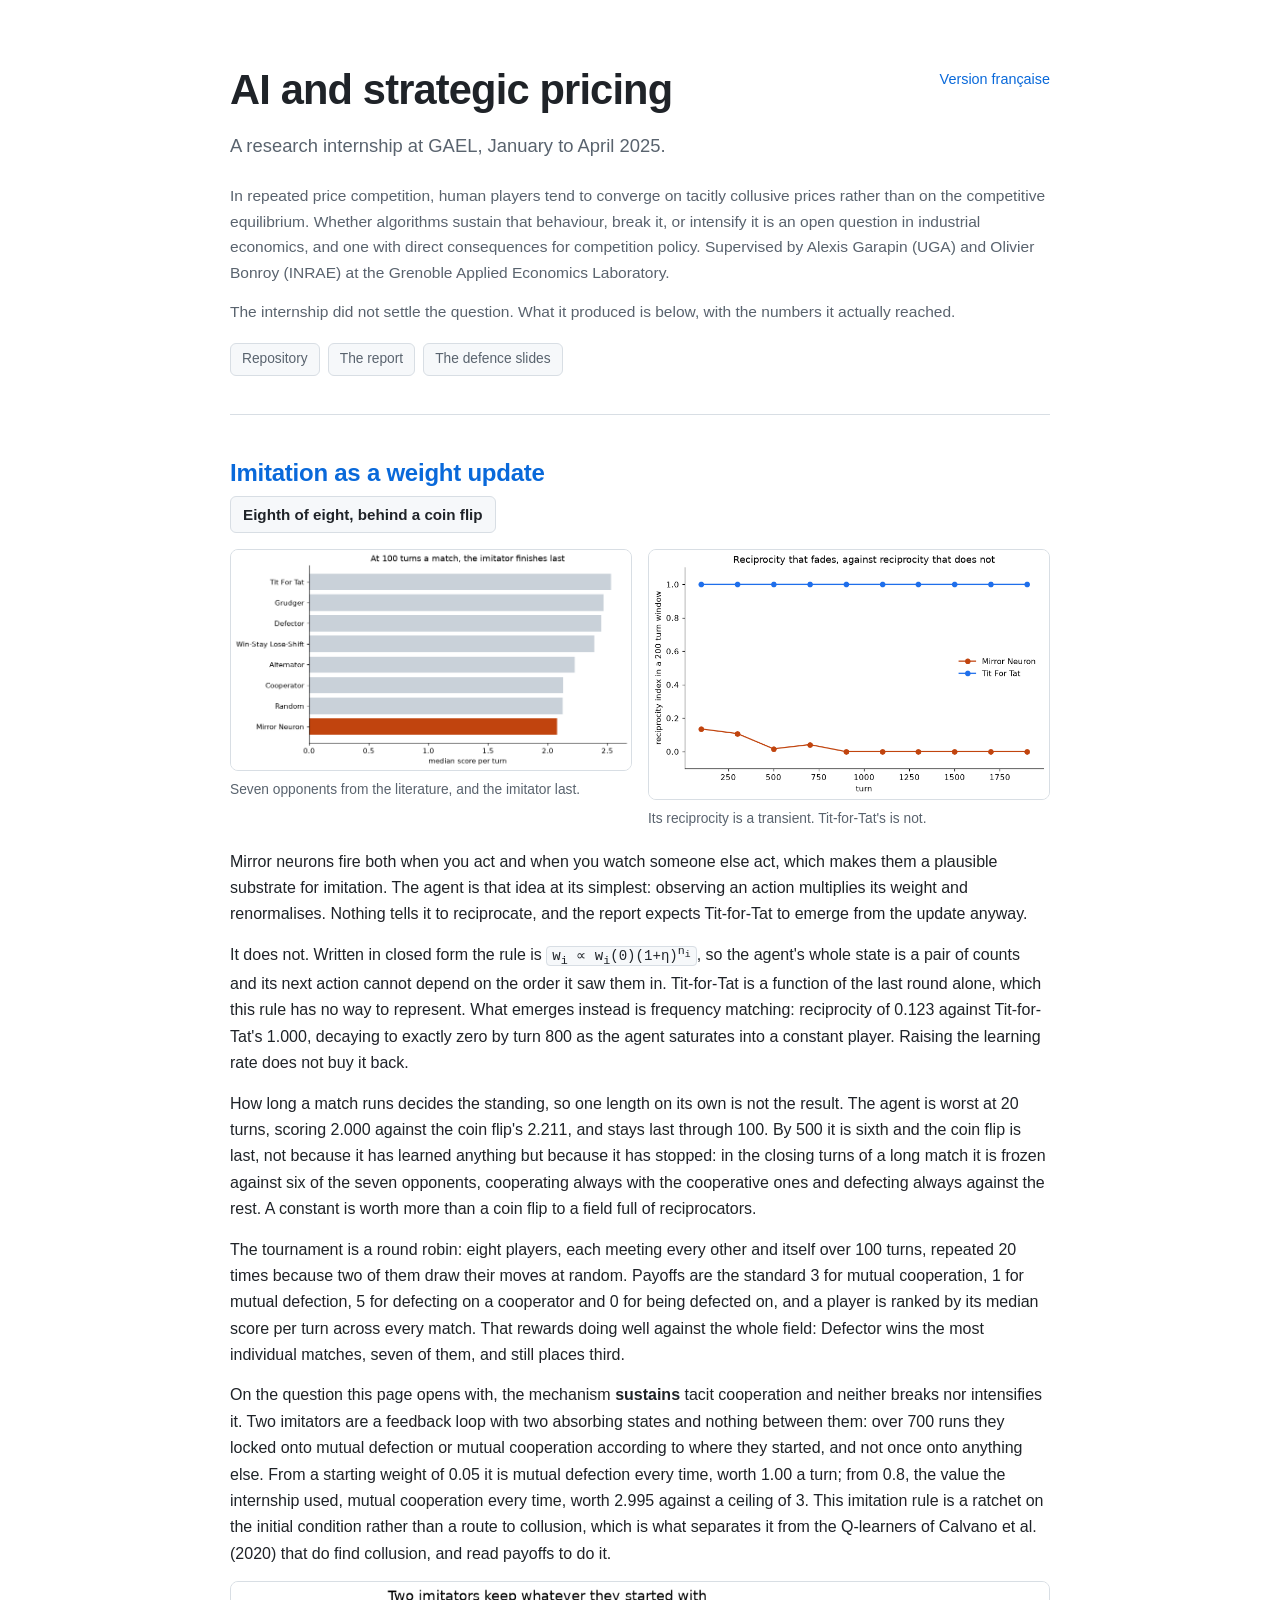
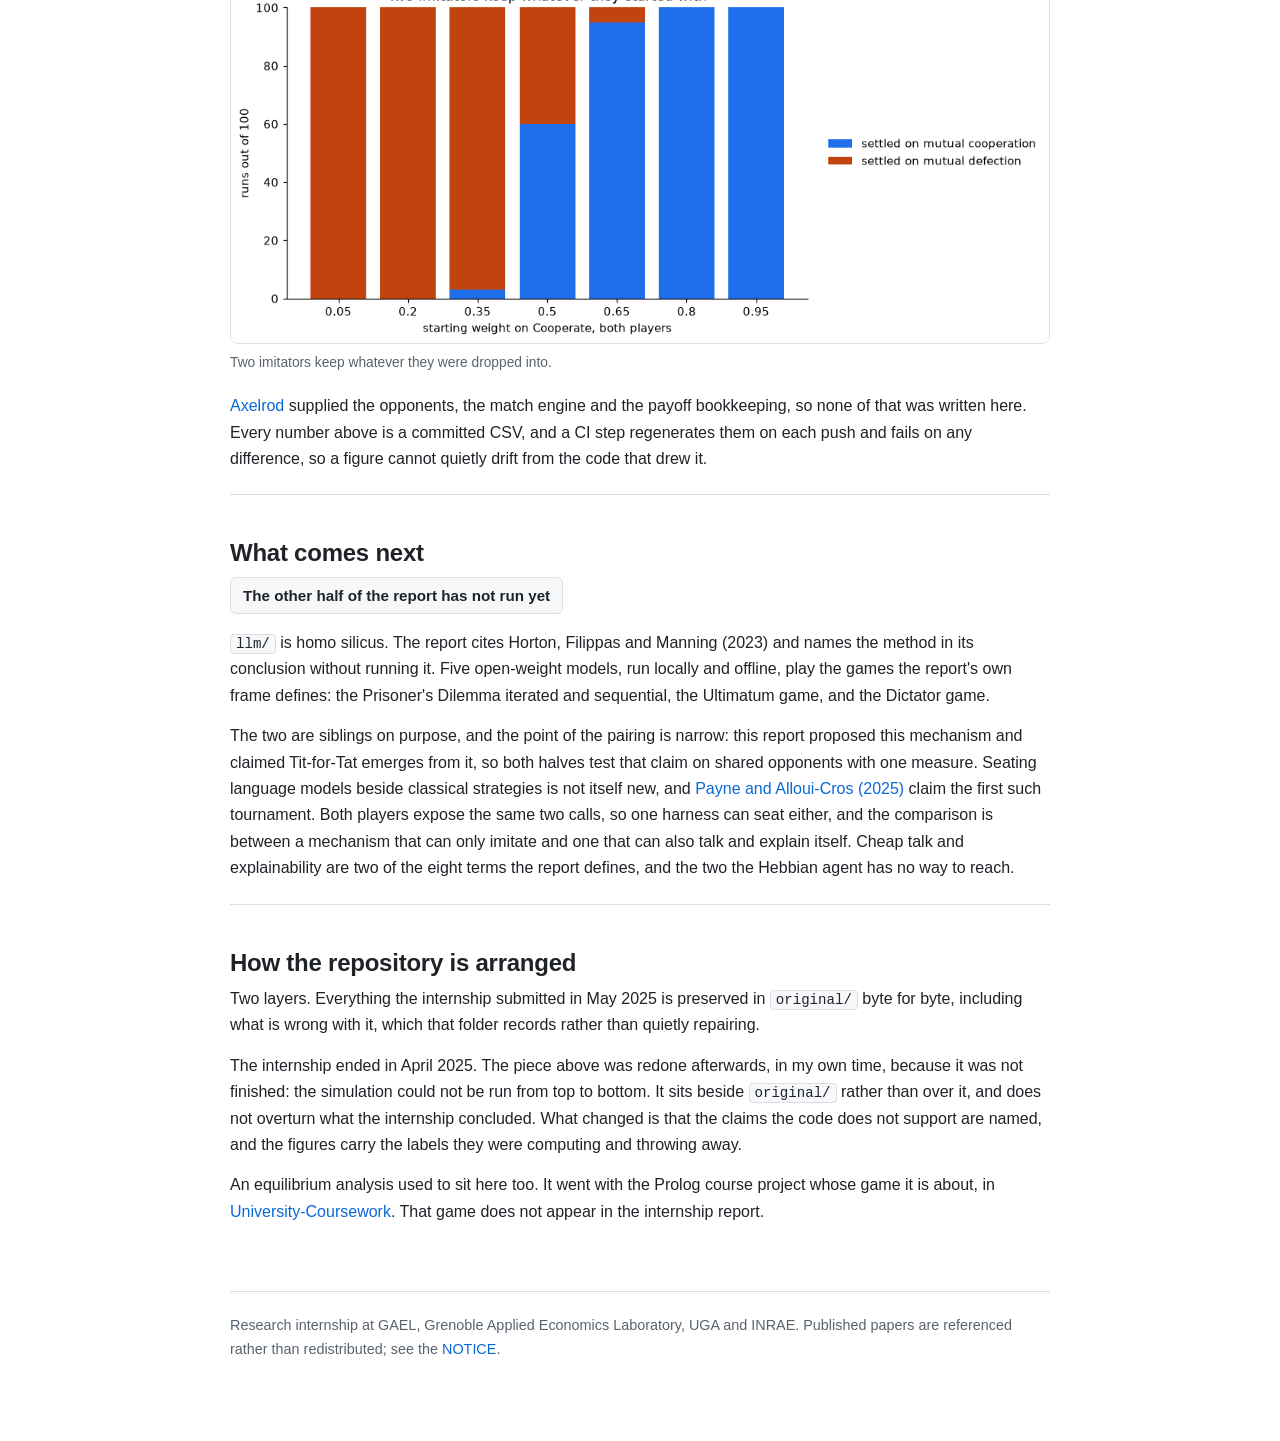
==== index.html @ 3e7d6781 "Name the paper the pairing was already done in The note carried an open flag: "seating LLMs beside c" ====
<!doctype html>
<html lang="en">
<head>
<meta charset="utf-8">
<meta name="viewport" content="width=device-width, initial-scale=1">
<title>AI and strategic pricing</title>
<meta name="description" content="A GAEL research internship on whether AI agents sustain tacit collusion in repeated price competition, and imitation modelled as a Hebbian weight update.">
<link rel="icon" href="data:image/svg+xml,%3Csvg xmlns=%27http://www.w3.org/2000/svg%27 viewBox=%270 0 32 32%27%3E%3Ctext y=%2726%27 font-size=%2726%27%3E%F0%9F%93%89%3C/text%3E%3C/svg%3E">
<link rel="stylesheet" href="site.css">
</head>
<body>
<div class="wrap">

<header>
  <div class="lang"><a href="index.fr.html">Version française</a></div>
  <h1>AI and strategic pricing</h1>
  <p class="tagline">A research internship at GAEL, January to April 2025.</p>
  <p class="who">
    In repeated price competition, human players tend to converge on tacitly
    collusive prices rather than on the competitive equilibrium. Whether
    algorithms sustain that behaviour, break it, or intensify it is an open
    question in industrial economics, and one with direct consequences for
    competition policy. Supervised by Alexis Garapin (UGA) and Olivier Bonroy
    (INRAE) at the Grenoble Applied Economics Laboratory.
  </p>
  <p class="who">
    The internship did not settle the question. What it produced is below, with
    the numbers it actually reached.
  </p>
  <div class="badges">
    <a href="https://github.com/Tewf/IA-Economie-Strategique">Repository</a>
    <a href="original/RapportDeStageFinal.pdf">The report</a>
    <a href="original/Presentation.pdf">The defence slides</a>
  </div>
</header>

<section>
  <h2><a href="https://github.com/Tewf/IA-Economie-Strategique/tree/main/mirror_neurons">Imitation as a weight update</a></h2>
  <p class="result">Eighth of eight, behind a coin flip</p>
  <div class="two">
    <figure>
      <img src="mirror_neurons/results/standings.png" alt="The imitating agent finishes last of eight players">
      <figcaption>Seven opponents from the literature, and the imitator last.</figcaption>
    </figure>
    <figure>
      <img src="mirror_neurons/results/reciprocity_decay.png" alt="The agent's reciprocity decays to zero while Tit-for-Tat holds at one">
      <figcaption>Its reciprocity is a transient. Tit-for-Tat's is not.</figcaption>
    </figure>
  </div>
  <p>
    Mirror neurons fire both when you act and when you watch someone else act,
    which makes them a plausible substrate for imitation. The agent is that idea
    at its simplest: observing an action multiplies its weight and renormalises.
    Nothing tells it to reciprocate, and the report expects Tit-for-Tat to
    emerge from the update anyway.
  </p>
  <p>
    It does not. Written in closed form the rule is
    <code>w<sub>i</sub> &prop; w<sub>i</sub>(0)(1+&eta;)<sup>n<sub>i</sub></sup></code>,
    so the agent's whole state is a pair of counts and its next action cannot
    depend on the order it saw them in. Tit-for-Tat is a function of the last
    round alone, which this rule has no way to represent. What emerges instead
    is frequency matching: reciprocity of 0.123 against Tit-for-Tat's 1.000,
    decaying to exactly zero by turn 800 as the agent saturates into a constant
    player. Raising the learning rate does not buy it back.
  </p>
  <p>
    How long a match runs decides the standing, so one length on its own is not
    the result. The agent is worst at 20 turns, scoring 2.000 against the coin
    flip's 2.211, and stays last through 100. By 500 it is sixth and the coin
    flip is last, not because it has learned anything but because it has
    stopped: in the closing turns of a long match it is frozen against six of
    the seven opponents, cooperating always with the cooperative ones and
    defecting always against the rest. A constant is worth more than a coin
    flip to a field full of reciprocators.
  </p>
  <p>
    The tournament is a round robin: eight players, each meeting every other and
    itself over 100 turns, repeated 20 times because two of them draw their
    moves at random. Payoffs are the standard 3 for mutual cooperation, 1 for
    mutual defection, 5 for defecting on a cooperator and 0 for being defected
    on, and a player is ranked by its median score per turn across every match.
    That rewards doing well against the whole field: Defector wins the most
    individual matches, seven of them, and still places third.
  </p>
  <p>
    On the question this page opens with, the mechanism <strong>sustains</strong>
    tacit cooperation and neither breaks nor intensifies it. Two imitators are a
    feedback loop with two absorbing states and nothing between them: over 700
    runs they locked onto mutual defection or mutual cooperation according to
    where they started, and not once onto anything else. From a starting weight
    of 0.05 it is mutual defection every time, worth 1.00 a turn; from 0.8, the
    value the internship used, mutual cooperation every time, worth 2.995
    against a ceiling of 3. This imitation rule is a ratchet on the initial condition
    rather than a route to collusion, which is what separates it from the
    Q-learners of Calvano et al. (2020) that do find collusion, and read payoffs
    to do it.
  </p>
  <figure>
    <img src="mirror_neurons/results/self_play_lock_in.png" alt="Two imitators settle on whichever regime they started in">
    <figcaption>Two imitators keep whatever they were dropped into.</figcaption>
  </figure>
  <p>
    <a href="https://github.com/Axelrod-Python/Axelrod">Axelrod</a> supplied the
    opponents, the match engine and the payoff bookkeeping, so none of that was
    written here. Every number above is a committed CSV, and a CI step
    regenerates them on each push and fails on any difference, so a figure
    cannot quietly drift from the code that drew it.
  </p>
</section>

<section>
  <h2>What comes next</h2>
  <p class="result">The other half of the report has not run yet</p>
  <p>
    <code>llm/</code> is homo silicus. The report cites Horton, Filippas and
    Manning (2023) and names the method in its conclusion without running it.
    Five open-weight models, run locally and offline, play the games the
    report's own frame defines: the Prisoner's Dilemma iterated and sequential,
    the Ultimatum game, and the Dictator game.
  </p>
  <p>
    The two are siblings on purpose, and the point of the pairing is narrow:
    this report proposed this mechanism and claimed Tit-for-Tat emerges from it,
    so both halves test that claim on shared opponents with one measure. Seating
    language models beside classical strategies is not itself new, and
    <a href="https://arxiv.org/abs/2507.02618">Payne and Alloui-Cros (2025)</a>
    claim the first such tournament. Both players
    expose the same two calls, so one harness can seat either, and the
    comparison is between a mechanism that can only imitate and one that can
    also talk and explain itself. Cheap talk and explainability are two of the eight terms the report
    defines, and the two the Hebbian agent has no way to reach.
  </p>
</section>

<section>
  <h2>How the repository is arranged</h2>
  <p>
    Two layers. Everything the internship submitted in May 2025 is preserved in
    <code>original/</code> byte for byte, including what is wrong with it, which
    that folder records rather than quietly repairing.
  </p>
  <p>
    The internship ended in April 2025. The piece above was redone afterwards,
    in my own time, because it was not finished: the simulation could not be run
    from top to bottom. It sits beside <code>original/</code> rather than over
    it, and does not overturn what the internship concluded. What changed is
    that the claims the code does not support are named, and the figures carry
    the labels they were computing and throwing away.
  </p>
  <p>
    An equilibrium analysis used to sit here too. It went with the Prolog course
    project whose game it is about, in
    <a href="https://github.com/Tewf/University-Coursework/tree/main/Bachelor/SecondSemestreLanguage/Prolog/StrategyTournament">University-Coursework</a>.
    That game does not appear in the internship report.
  </p>
</section>

<footer>
  Research internship at GAEL, Grenoble Applied Economics Laboratory, UGA and
  INRAE. Published papers are referenced rather than redistributed; see the
  <a href="original/NOTICE">NOTICE</a>.
</footer>

</div>
</body>
</html>
---- site.css ----
/* Project page. No external requests, no build step, no framework. */

:root {
  --bg: #ffffff;
  --surface: #f6f8fa;
  --text: #1f2328;
  --muted: #59636e;
  --line: #d8dee4;
  --accent: #0969da;
  --figure-bg: #ffffff;
}

@media (prefers-color-scheme: dark) {
  :root {
    --bg: #0d1117;
    --surface: #161b22;
    --text: #e6edf3;
    --muted: #9198a1;
    --line: #30363d;
    --accent: #4493f8;
    --figure-bg: #f6f8fa;
  }
}

* { box-sizing: border-box; }

body {
  margin: 0;
  background: var(--bg);
  color: var(--text);
  font: 16px/1.65 -apple-system, BlinkMacSystemFont, "Segoe UI", Helvetica, Arial, sans-serif;
  -webkit-font-smoothing: antialiased;
}

.wrap { max-width: 860px; margin: 0 auto; padding: 0 20px 80px; }

header { padding: 56px 0 8px; }

h1 { font-size: 2.6rem; margin: 0 0 6px; letter-spacing: -0.02em; }

.lang { float: right; margin-top: 12px; font-size: 0.9rem; }

.tagline { color: var(--muted); font-size: 1.15rem; margin: 0 0 22px; }

.who { color: var(--muted); font-size: 0.97rem; }

a { color: var(--accent); text-decoration: none; }
a:hover { text-decoration: underline; }

.badges { margin: 18px 0 30px; display: flex; gap: 8px; flex-wrap: wrap; }
.badges a {
  border: 1px solid var(--line); border-radius: 6px; padding: 4px 11px;
  font-size: 0.86rem; color: var(--muted); background: var(--surface);
}
.badges a:hover { text-decoration: none; border-color: var(--accent); color: var(--accent); }

section {
  border-top: 1px solid var(--line);
  padding: 38px 0 8px;
}

h2 { font-size: 1.5rem; margin: 0 0 4px; letter-spacing: -0.01em; }

.result {
  display: inline-block; margin: 0 0 16px;
  font-variant-numeric: tabular-nums; font-weight: 600;
  color: var(--text); background: var(--surface);
  border: 1px solid var(--line); border-radius: 6px; padding: 5px 12px;
  font-size: 0.95rem;
}

figure { margin: 0 0 18px; }

figure img {
  width: 100%; height: auto; display: block;
  border: 1px solid var(--line); border-radius: 8px; background: var(--figure-bg);
}

figcaption { color: var(--muted); font-size: 0.86rem; margin-top: 8px; }

/* The game capture is 360 px wide. Stretching it to the column blurs it, and
   it is pixel art, so it should scale crisply rather than smoothly. */
figure.game img {
  max-width: 470px; margin: 0 auto;
  image-rendering: pixelated;
}
figure.game figcaption { text-align: center; }

.two { display: grid; grid-template-columns: 1fr 1fr; gap: 16px; }
@media (max-width: 620px) { .two { grid-template-columns: 1fr; } }

p { margin: 0 0 14px; }

footer {
  border-top: 1px solid var(--line); margin-top: 44px; padding-top: 22px;
  color: var(--muted); font-size: 0.9rem;
}

code {
  background: var(--surface); border: 1px solid var(--line); border-radius: 4px;
  padding: 1px 5px; font-size: 0.88em;
  font-family: ui-monospace, SFMono-Regular, "SF Mono", Menlo, monospace;
}
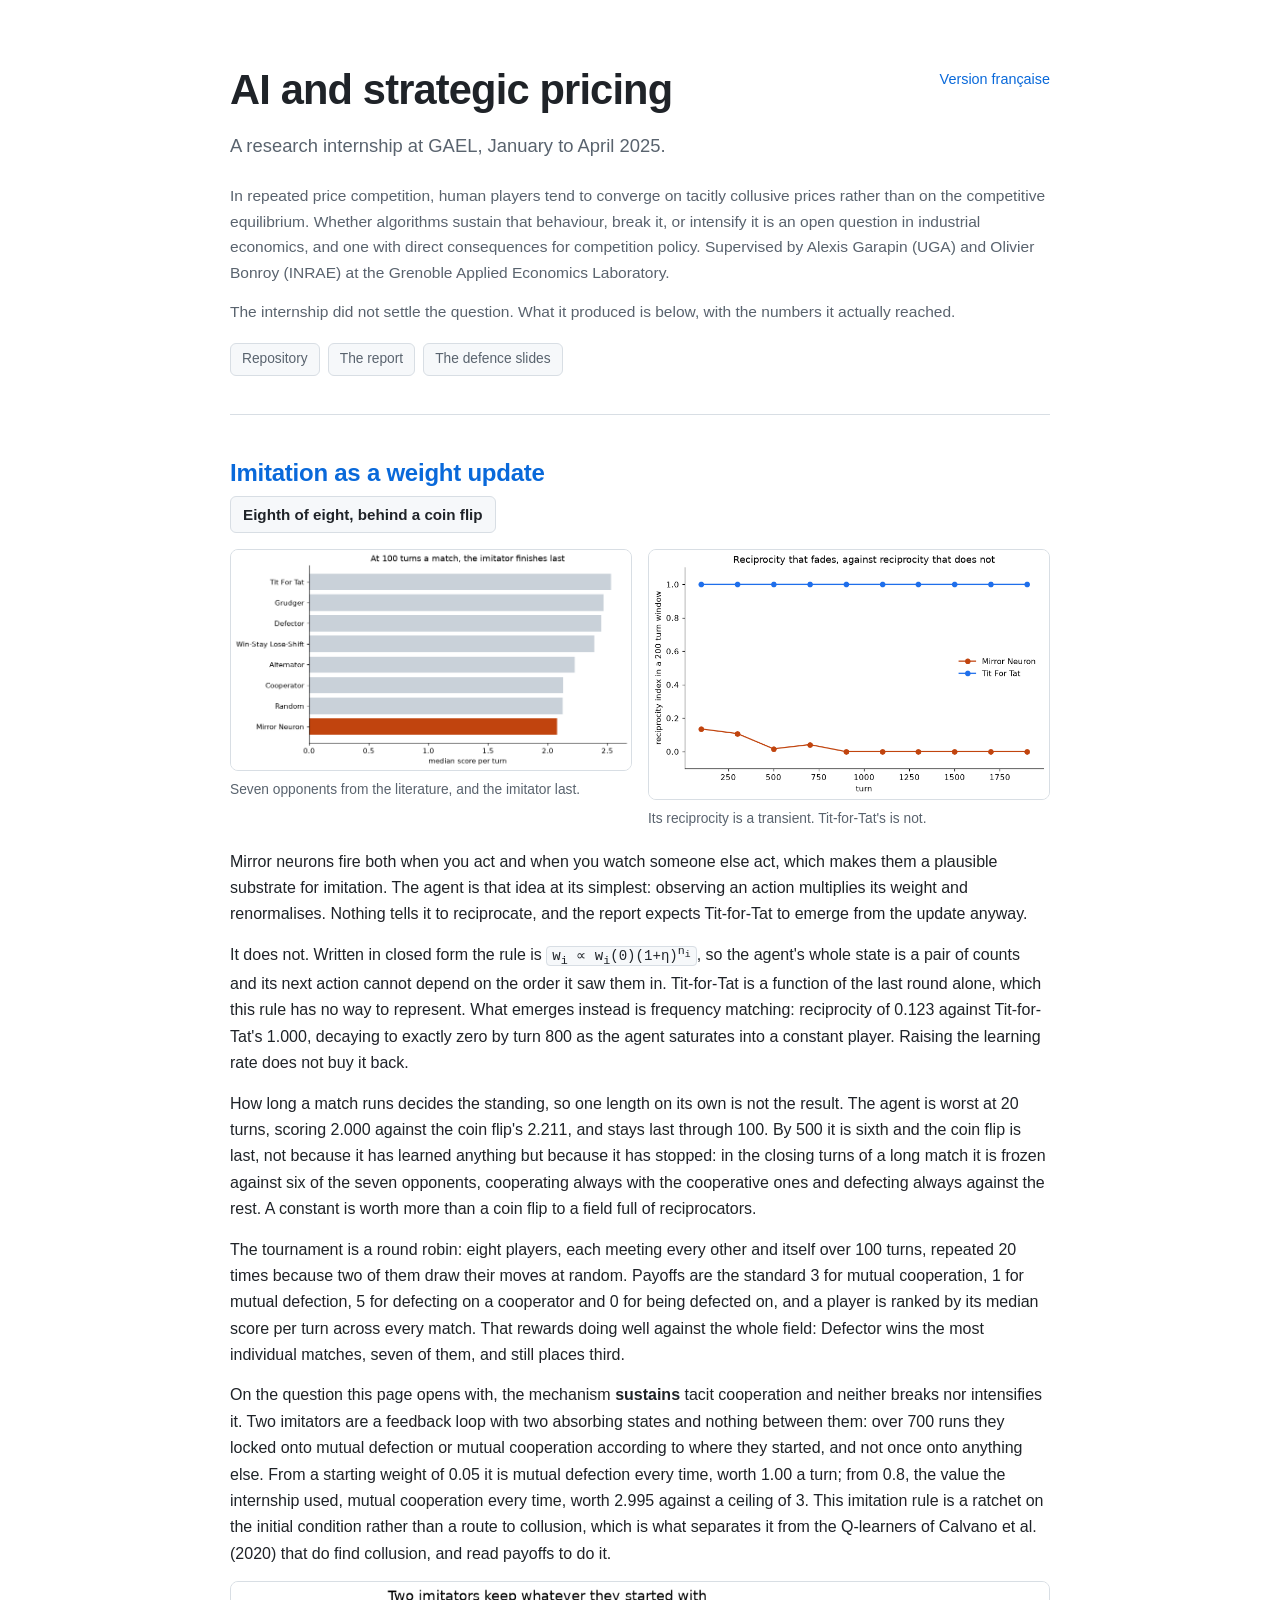
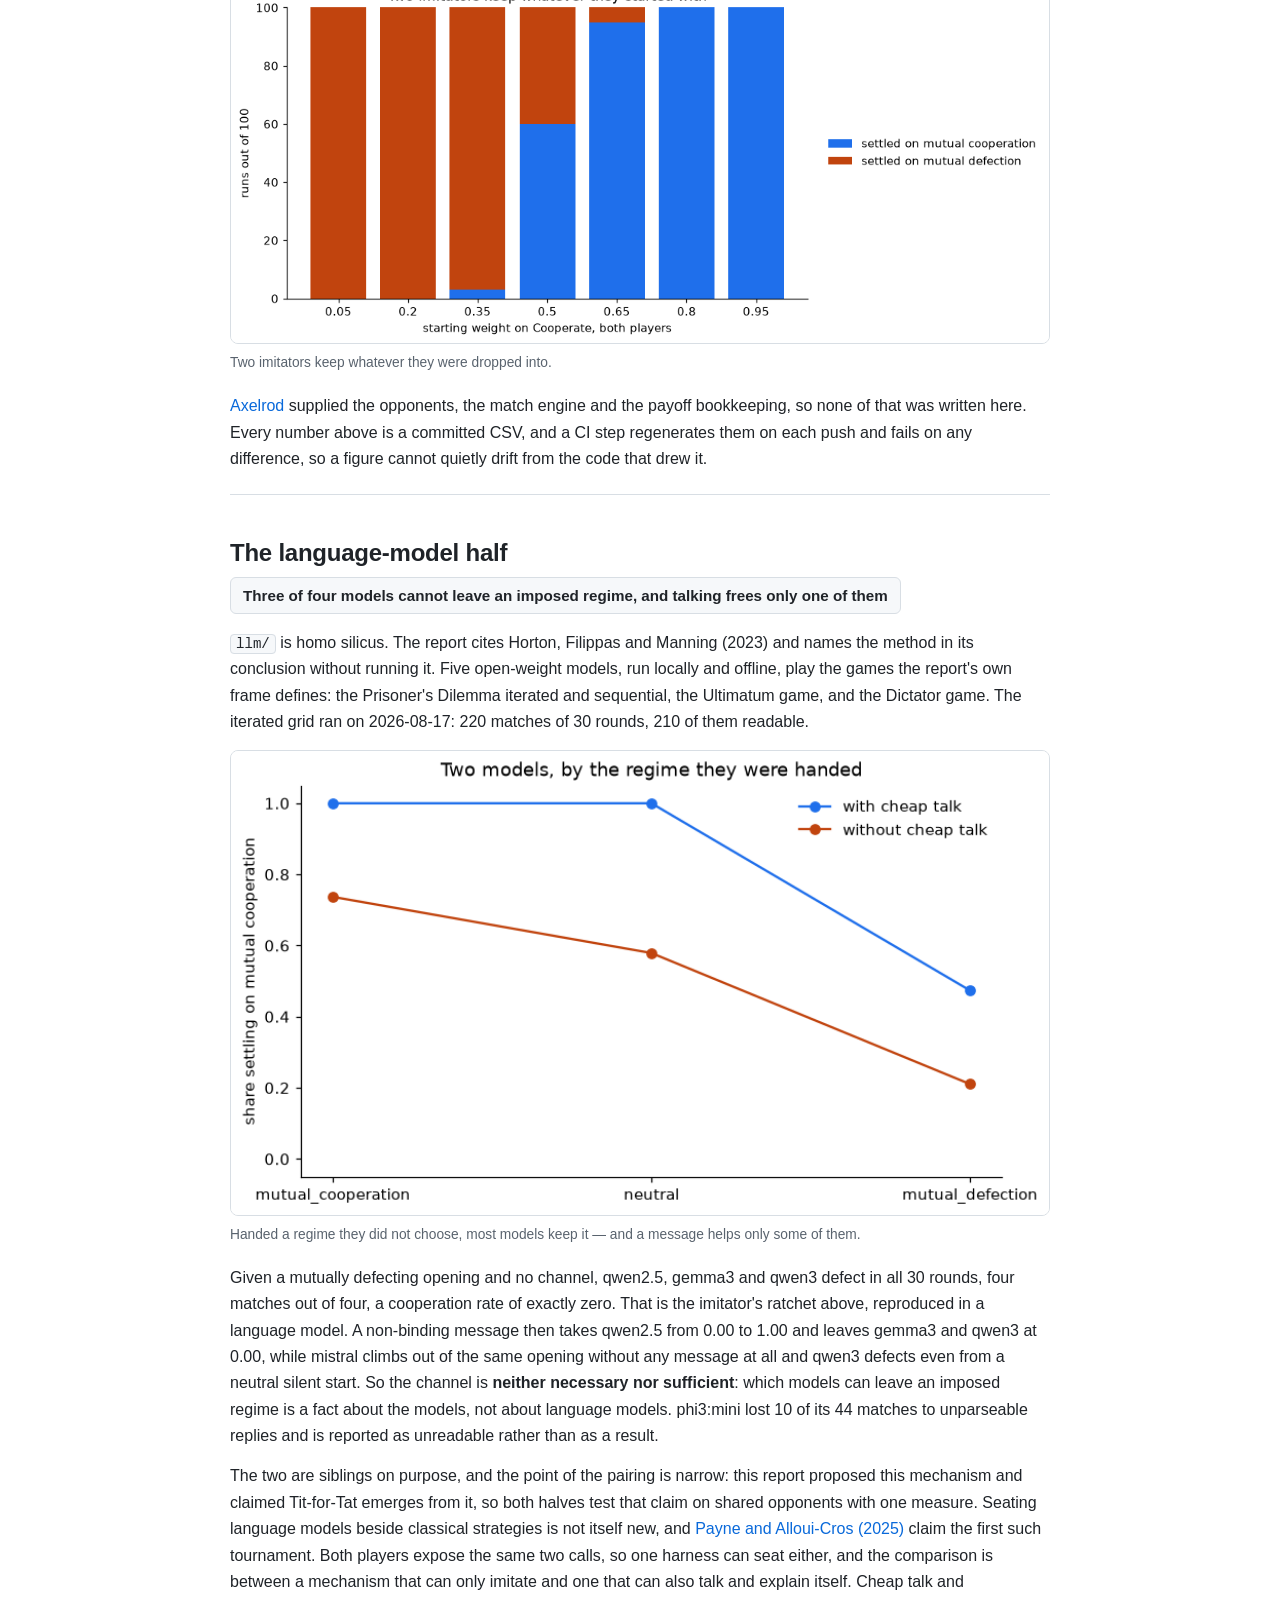
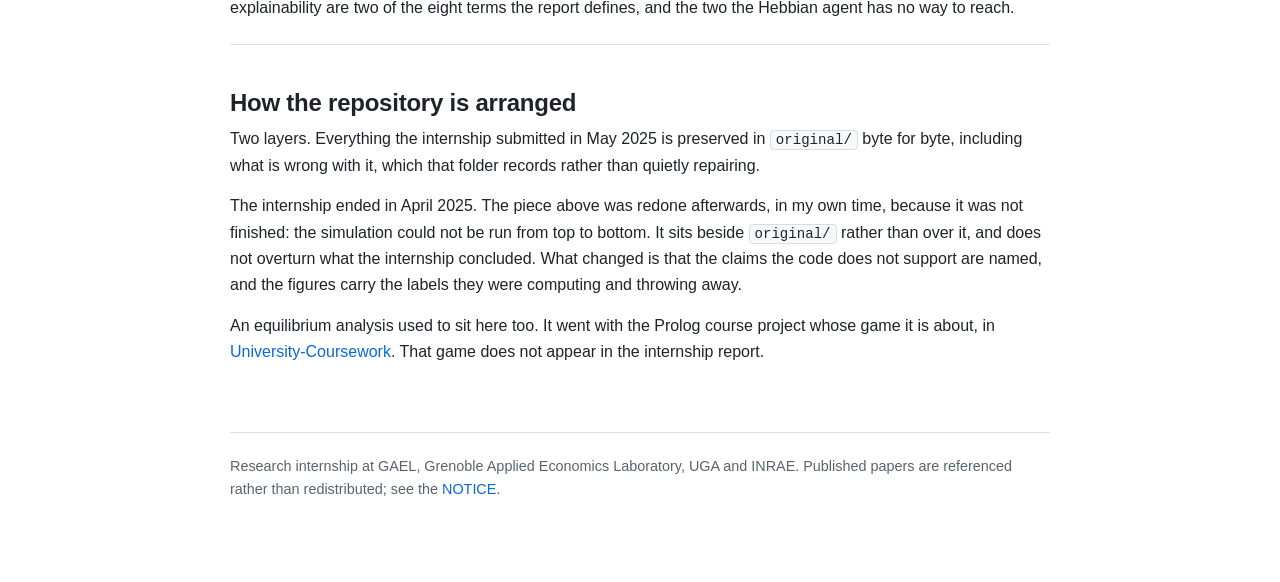
==== commit 67ac5925: "Report what the grid found across all six surfaces Six pages said the experiment had not been run an" ====
--- a/index.html
+++ b/index.html
@@ -110,14 +110,31 @@
 </section>
 
 <section>
-  <h2>What comes next</h2>
-  <p class="result">The other half of the report has not run yet</p>
+  <h2>The language-model half</h2>
+  <p class="result">Three of four models cannot leave an imposed regime, and talking frees only one of them</p>
   <p>
     <code>llm/</code> is homo silicus. The report cites Horton, Filippas and
     Manning (2023) and names the method in its conclusion without running it.
     Five open-weight models, run locally and offline, play the games the
     report's own frame defines: the Prisoner's Dilemma iterated and sequential,
-    the Ultimatum game, and the Dictator game.
+    the Ultimatum game, and the Dictator game. The iterated grid ran on
+    2026-08-17: 220 matches of 30 rounds, 210 of them readable.
+  </p>
+  <figure>
+    <img src="llm/results/self_play_lock_in.png" alt="Three of four readable models settle on mutual defection when handed a defective opening in silence">
+    <figcaption>Handed a regime they did not choose, most models keep it — and a message helps only some of them.</figcaption>
+  </figure>
+  <p>
+    Given a mutually defecting opening and no channel, qwen2.5, gemma3 and qwen3
+    defect in all 30 rounds, four matches out of four, a cooperation rate of
+    exactly zero. That is the imitator's ratchet above, reproduced in a language
+    model. A non-binding message then takes qwen2.5 from 0.00 to 1.00 and leaves
+    gemma3 and qwen3 at 0.00, while mistral climbs out of the same opening
+    without any message at all and qwen3 defects even from a neutral silent
+    start. So the channel is <strong>neither necessary nor sufficient</strong>:
+    which models can leave an imposed regime is a fact about the models, not
+    about language models. phi3:mini lost 10 of its 44 matches to unparseable
+    replies and is reported as unreadable rather than as a result.
   </p>
   <p>
     The two are siblings on purpose, and the point of the pairing is narrow:
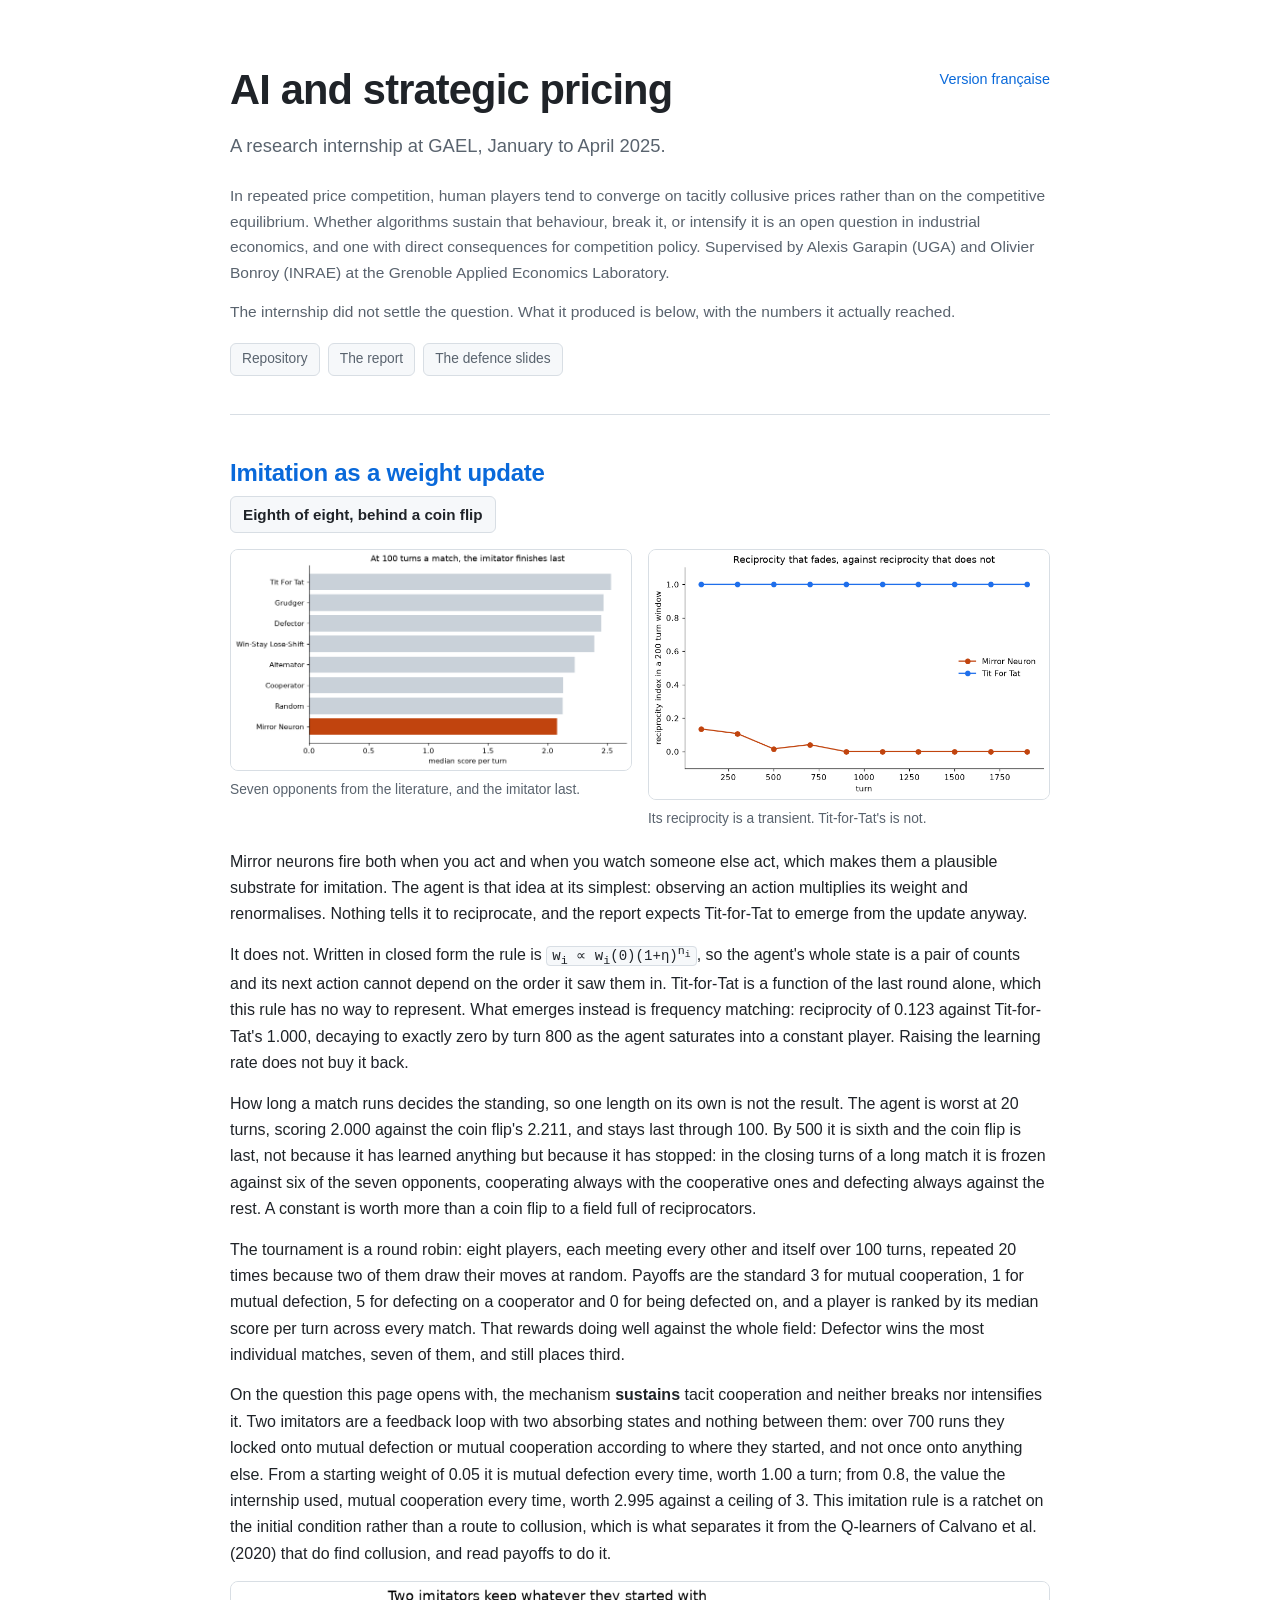
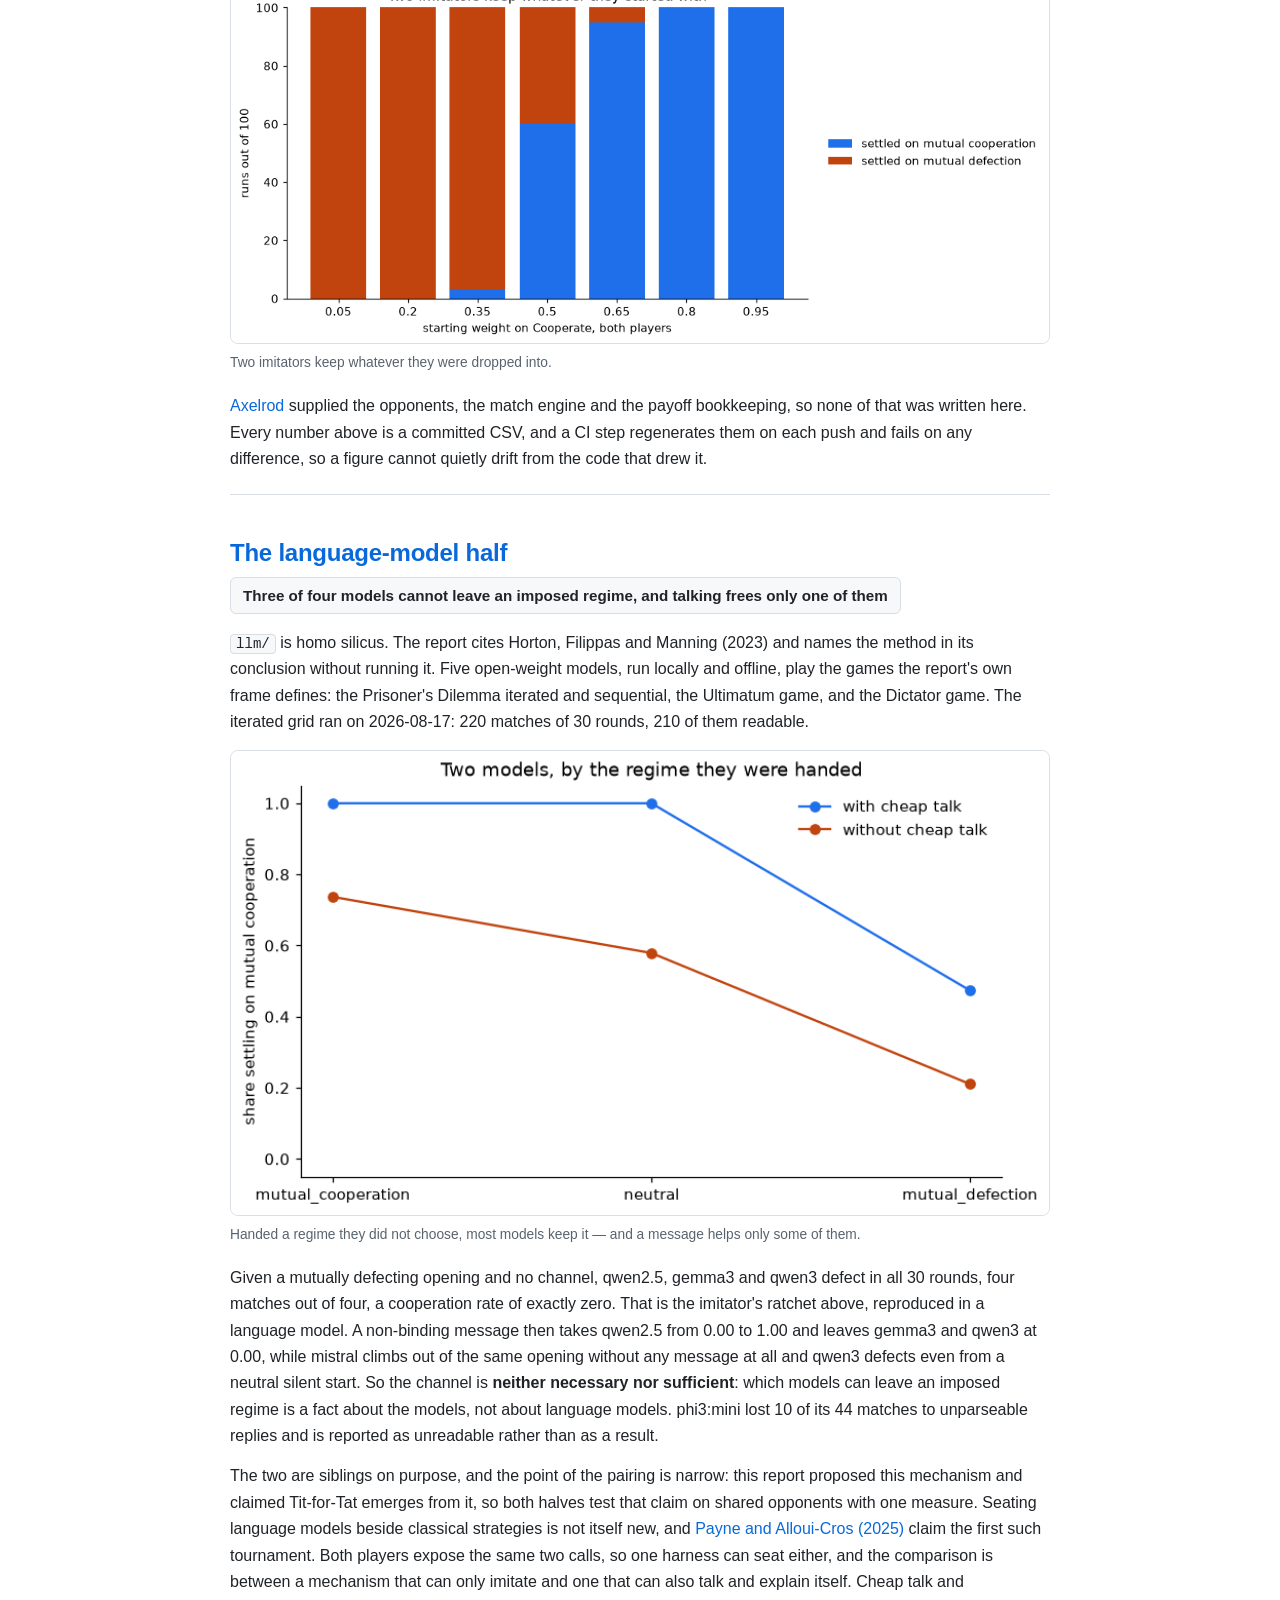
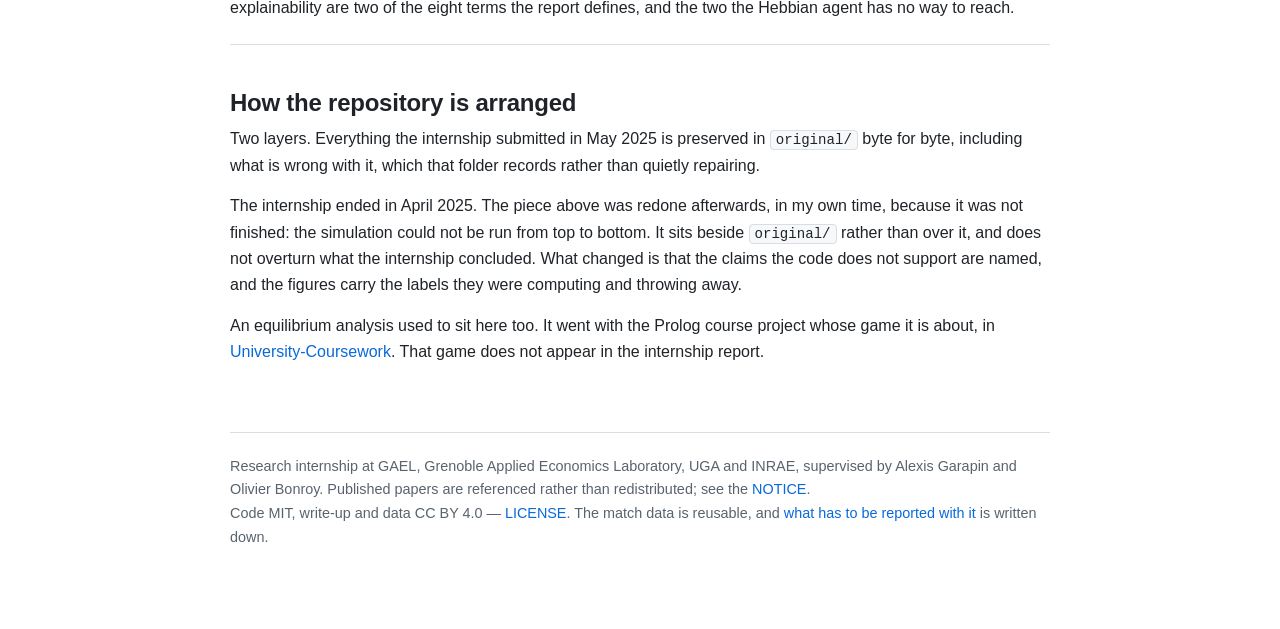
==== commit 3675ca55: "Bring the site's own metadata in line with both halves The description tag still described a single " ====
--- a/index.html
+++ b/index.html
@@ -4,7 +4,7 @@
 <meta charset="utf-8">
 <meta name="viewport" content="width=device-width, initial-scale=1">
 <title>AI and strategic pricing</title>
-<meta name="description" content="A GAEL research internship on whether AI agents sustain tacit collusion in repeated price competition, and imitation modelled as a Hebbian weight update.">
+<meta name="description" content="A GAEL research internship on whether AI agents sustain tacit collusion in repeated price competition: imitation modelled as a Hebbian weight update, and five local language models played over 220 matches of the iterated Prisoner's Dilemma.">
 <link rel="icon" href="data:image/svg+xml,%3Csvg xmlns=%27http://www.w3.org/2000/svg%27 viewBox=%270 0 32 32%27%3E%3Ctext y=%2726%27 font-size=%2726%27%3E%F0%9F%93%89%3C/text%3E%3C/svg%3E">
 <link rel="stylesheet" href="site.css">
 </head>
@@ -110,7 +110,7 @@
 </section>
 
 <section>
-  <h2>The language-model half</h2>
+  <h2><a href="https://github.com/Tewf/IA-Economie-Strategique/tree/main/llm">The language-model half</a></h2>
   <p class="result">Three of four models cannot leave an imposed regime, and talking frees only one of them</p>
   <p>
     <code>llm/</code> is homo silicus. The report cites Horton, Filippas and
@@ -175,8 +175,15 @@
 
 <footer>
   Research internship at GAEL, Grenoble Applied Economics Laboratory, UGA and
-  INRAE. Published papers are referenced rather than redistributed; see the
+  INRAE, supervised by Alexis Garapin and Olivier Bonroy. Published papers are
+  referenced rather than redistributed; see the
   <a href="original/NOTICE">NOTICE</a>.
+  <br>
+  Code MIT, write-up and data CC BY 4.0 —
+  <a href="https://github.com/Tewf/IA-Economie-Strategique/blob/main/LICENSE">LICENSE</a>.
+  The match data is reusable, and
+  <a href="https://github.com/Tewf/IA-Economie-Strategique/blob/main/llm/results/README.md">what has to be reported with it</a>
+  is written down.
 </footer>
 
 </div>
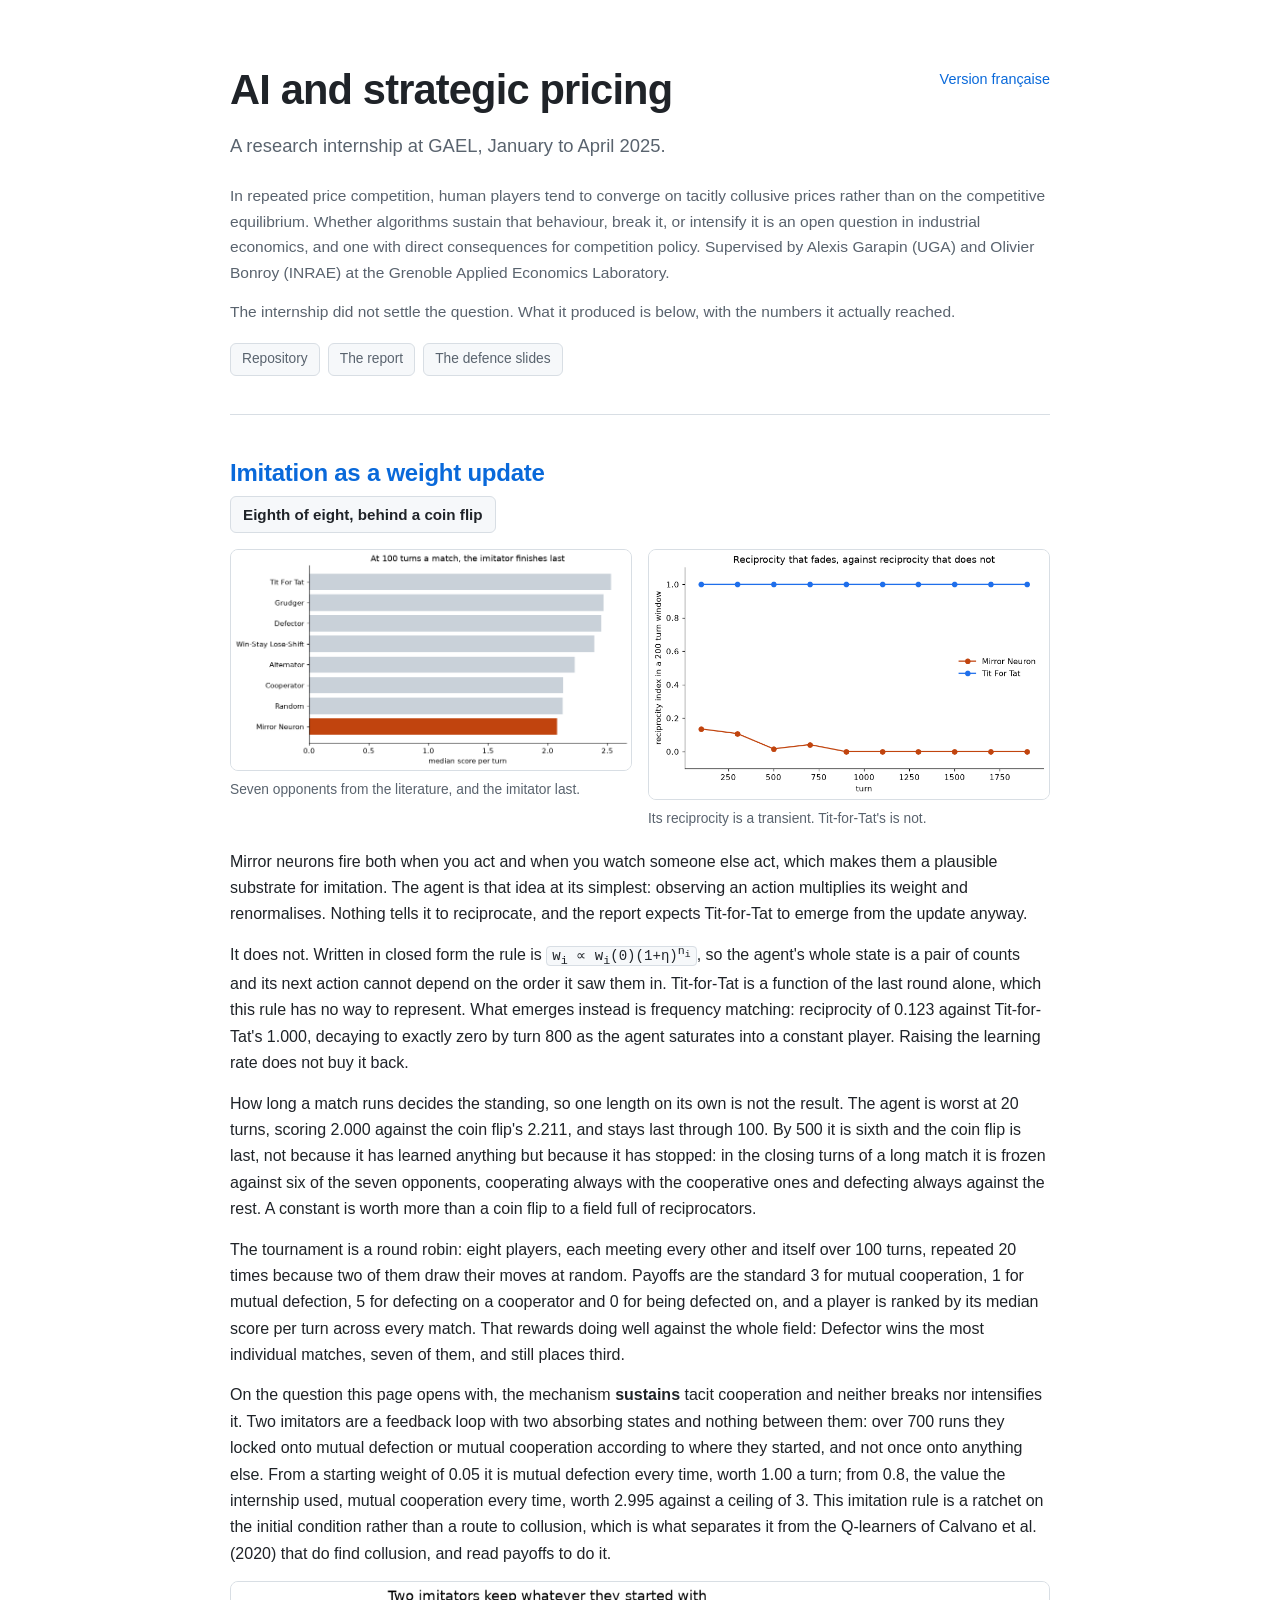
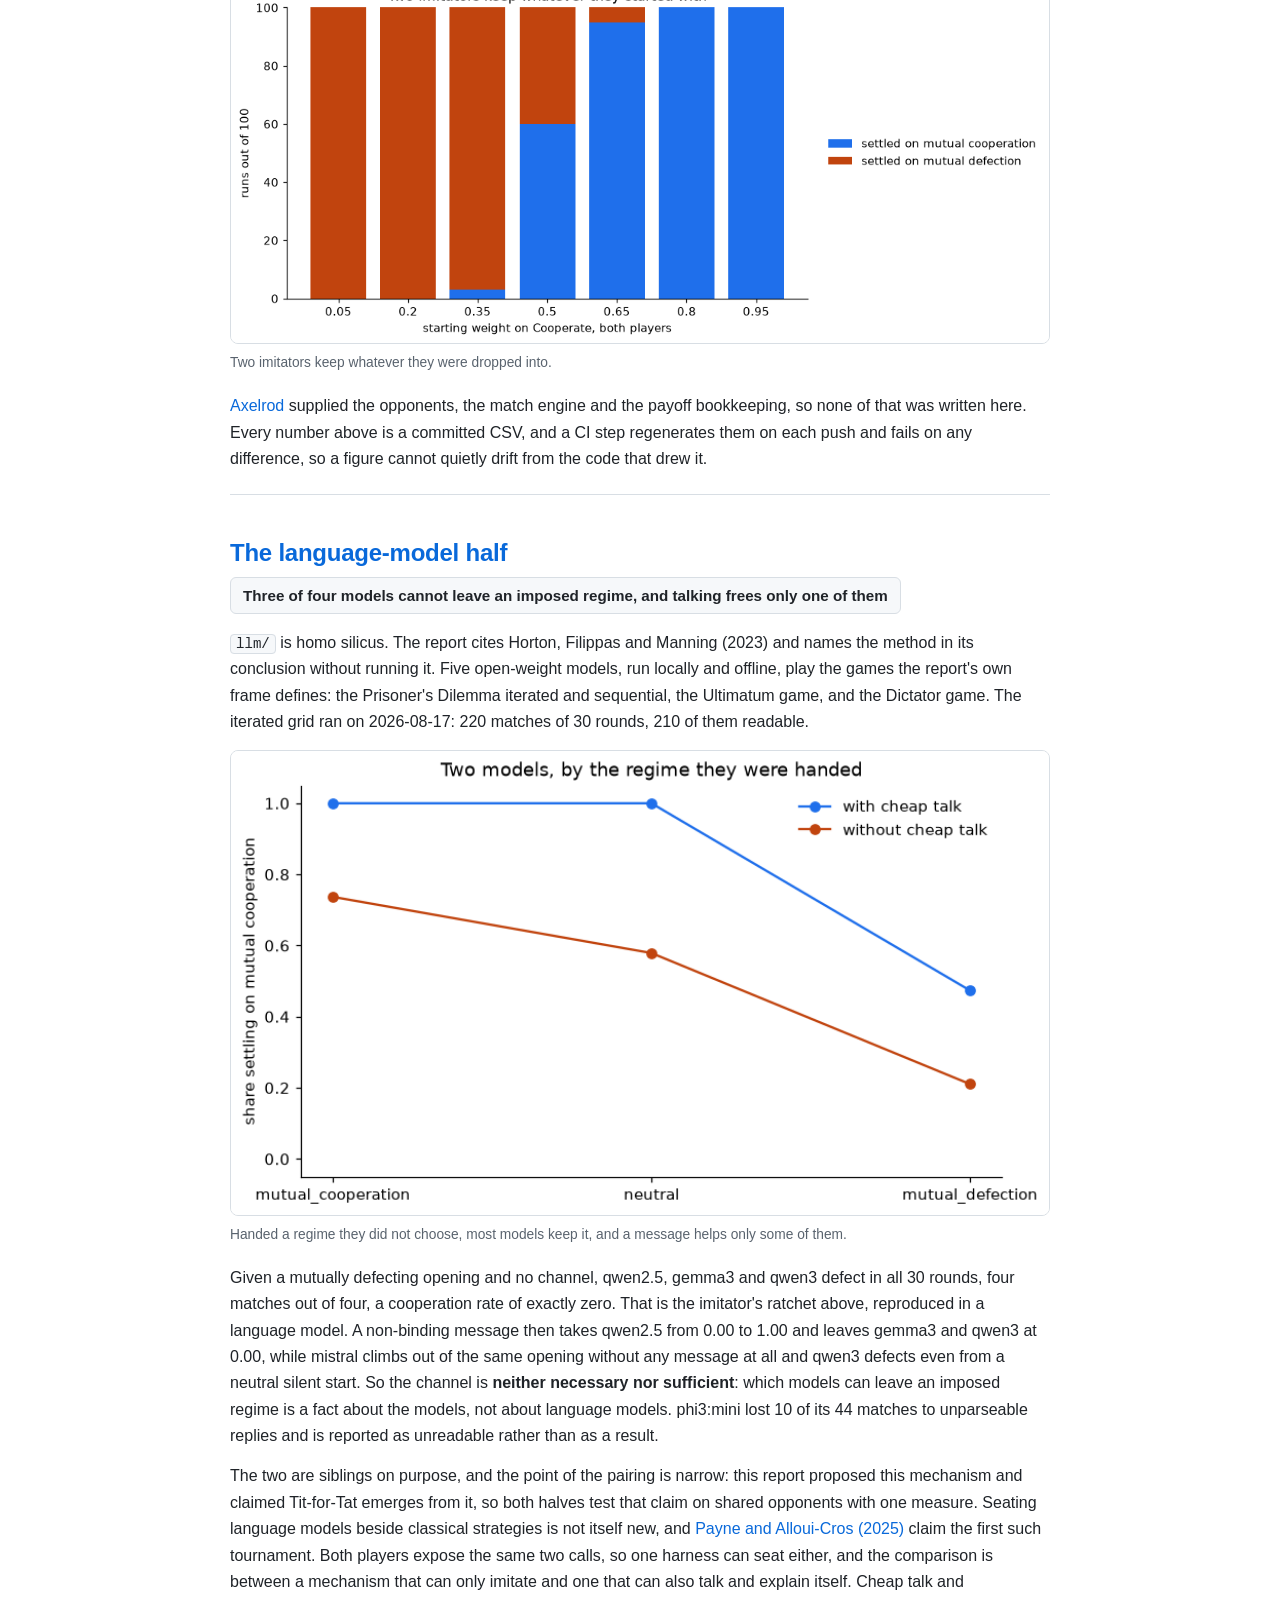
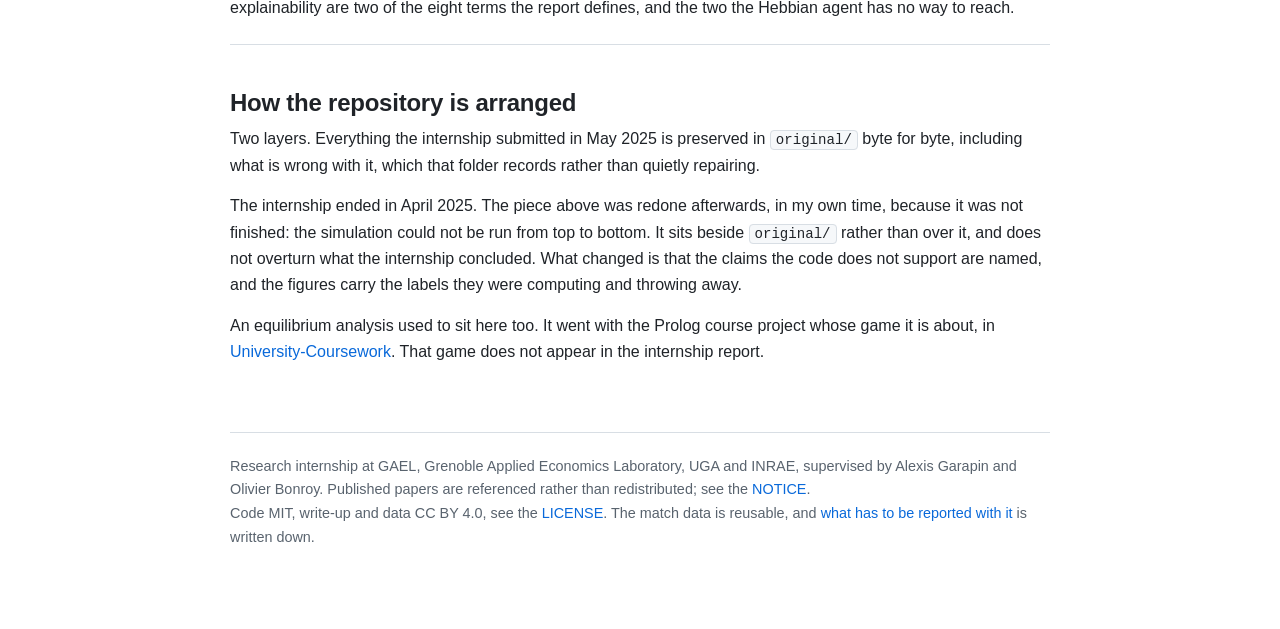
==== commit e8a8d341: "Write the new prose without em dashes, as the rest of it is These files carried none before this wee" ====
--- a/index.html
+++ b/index.html
@@ -122,7 +122,7 @@
   </p>
   <figure>
     <img src="llm/results/self_play_lock_in.png" alt="Three of four readable models settle on mutual defection when handed a defective opening in silence">
-    <figcaption>Handed a regime they did not choose, most models keep it — and a message helps only some of them.</figcaption>
+    <figcaption>Handed a regime they did not choose, most models keep it, and a message helps only some of them.</figcaption>
   </figure>
   <p>
     Given a mutually defecting opening and no channel, qwen2.5, gemma3 and qwen3
@@ -179,7 +179,7 @@
   referenced rather than redistributed; see the
   <a href="original/NOTICE">NOTICE</a>.
   <br>
-  Code MIT, write-up and data CC BY 4.0 —
+  Code MIT, write-up and data CC BY 4.0, see the
   <a href="https://github.com/Tewf/IA-Economie-Strategique/blob/main/LICENSE">LICENSE</a>.
   The match data is reusable, and
   <a href="https://github.com/Tewf/IA-Economie-Strategique/blob/main/llm/results/README.md">what has to be reported with it</a>
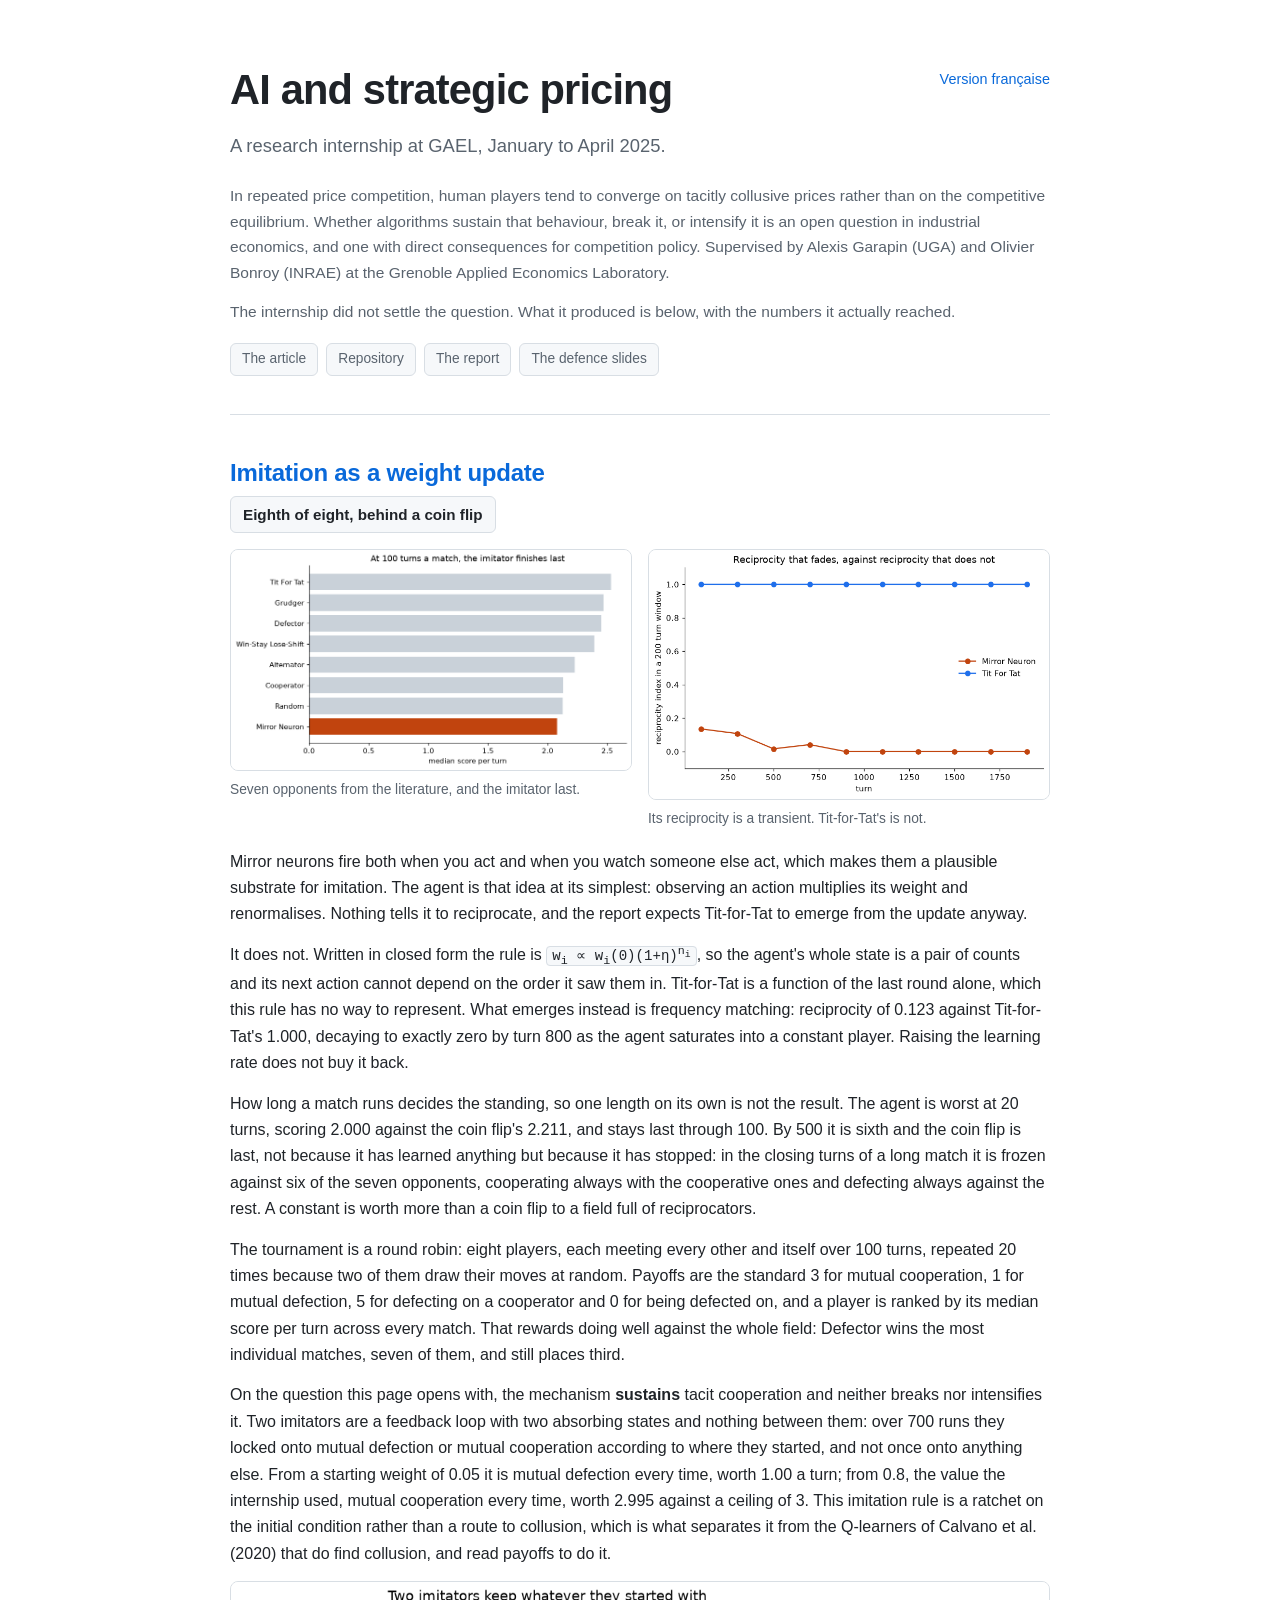
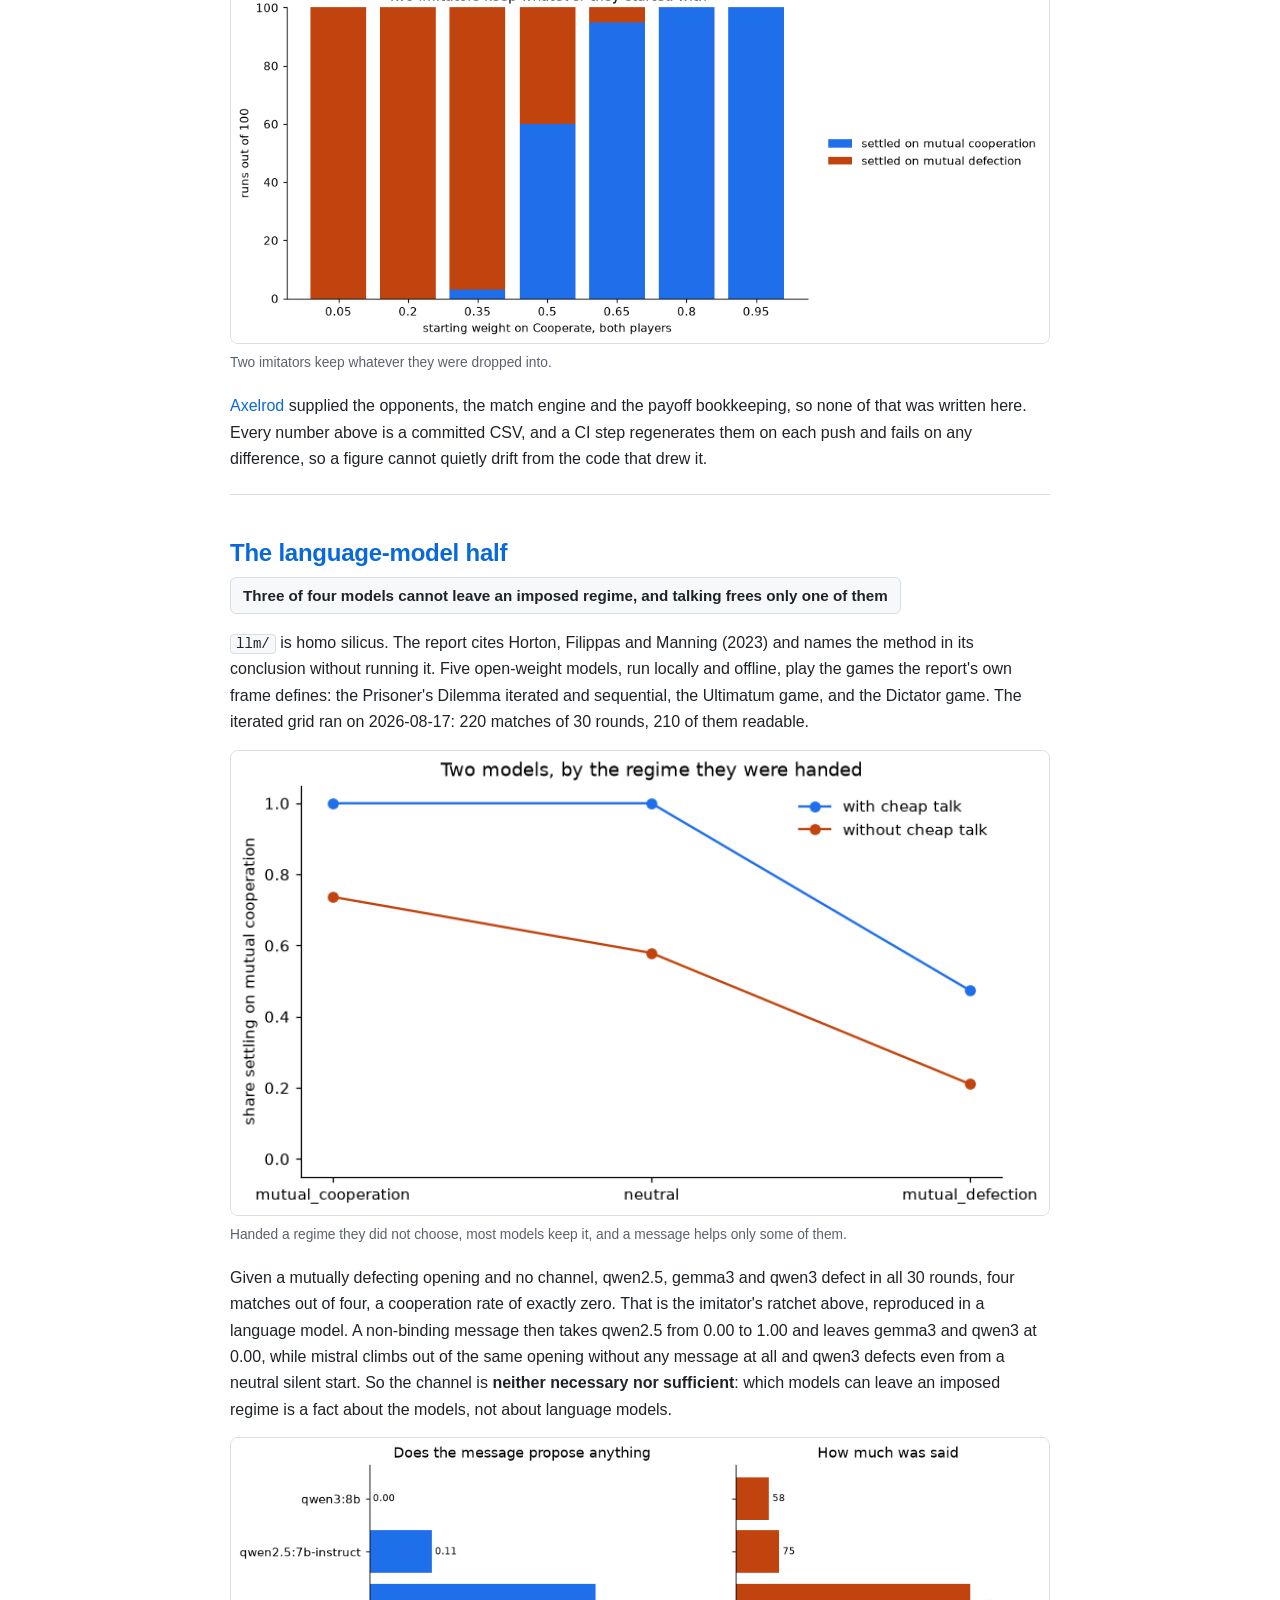
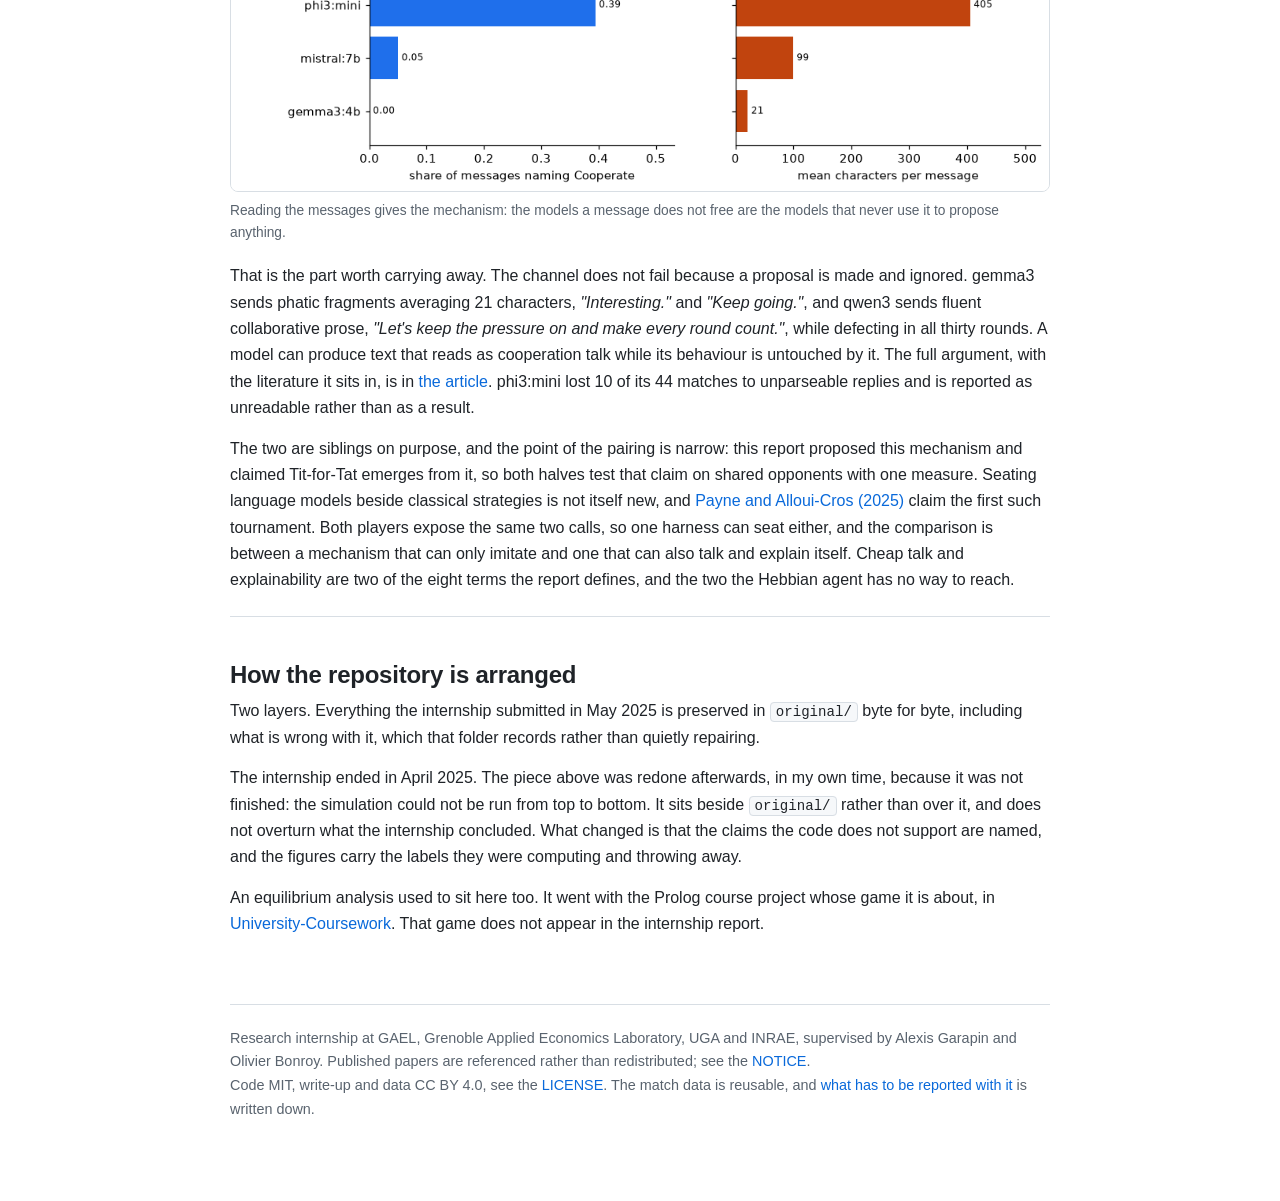
==== commit 355bde77: "Write the study up as an article, with its literature review The READMEs report what the grid found;" ====
--- a/index.html
+++ b/index.html
@@ -28,6 +28,7 @@
     the numbers it actually reached.
   </p>
   <div class="badges">
+    <a href="article/paper.html">The article</a>
     <a href="https://github.com/Tewf/IA-Economie-Strategique">Repository</a>
     <a href="original/RapportDeStageFinal.pdf">The report</a>
     <a href="original/Presentation.pdf">The defence slides</a>
@@ -133,7 +134,21 @@
     without any message at all and qwen3 defects even from a neutral silent
     start. So the channel is <strong>neither necessary nor sufficient</strong>:
     which models can leave an imposed regime is a fact about the models, not
-    about language models. phi3:mini lost 10 of its 44 matches to unparseable
+    about language models.
+  </p>
+  <figure>
+    <img src="llm/results/message_content.png" alt="The two models a message does not free are the two whose messages never name an action">
+    <figcaption>Reading the messages gives the mechanism: the models a message does not free are the models that never use it to propose anything.</figcaption>
+  </figure>
+  <p>
+    That is the part worth carrying away. The channel does not fail because a
+    proposal is made and ignored. gemma3 sends phatic fragments averaging 21
+    characters, <em>"Interesting."</em> and <em>"Keep going."</em>, and qwen3
+    sends fluent collaborative prose, <em>"Let's keep the pressure on and make
+    every round count."</em>, while defecting in all thirty rounds. A model can
+    produce text that reads as cooperation talk while its behaviour is untouched
+    by it. The full argument, with the literature it sits in, is in
+    <a href="article/paper.html">the article</a>. phi3:mini lost 10 of its 44 matches to unparseable
     replies and is reported as unreadable rather than as a result.
   </p>
   <p>
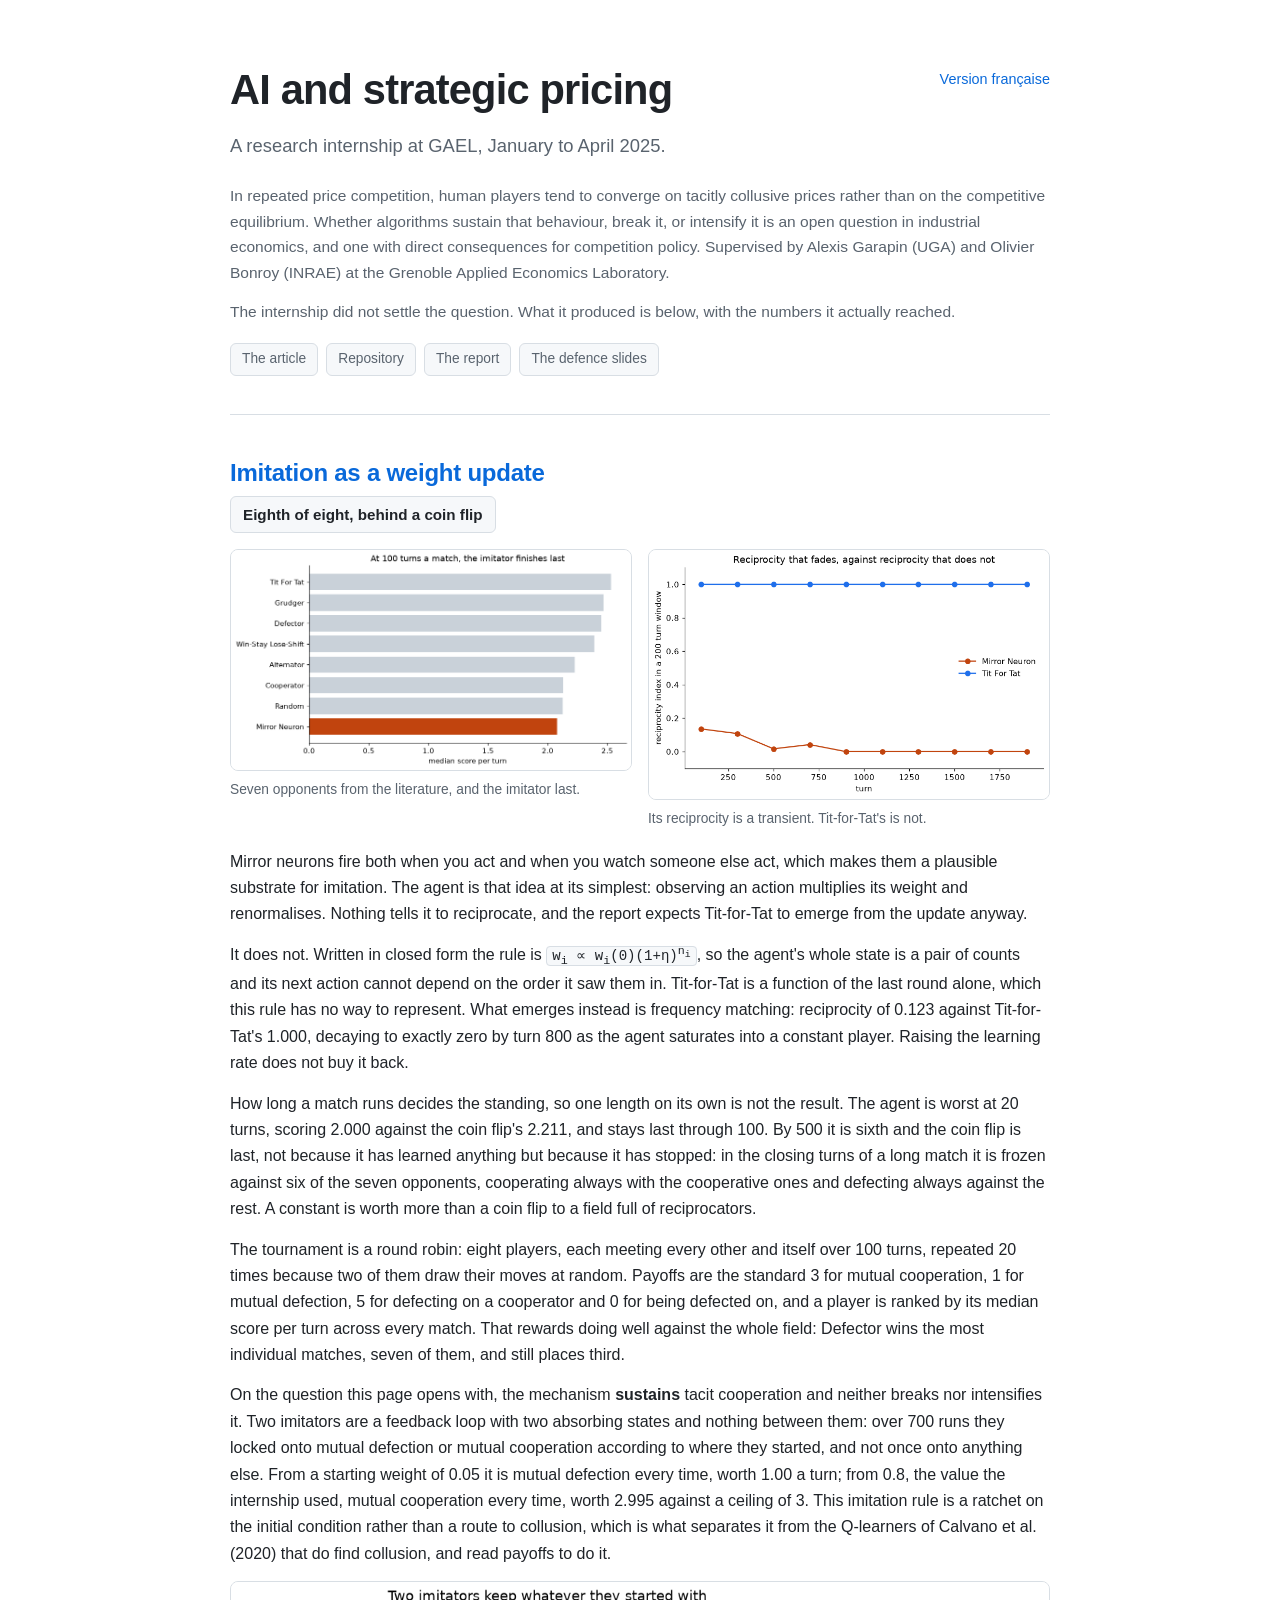
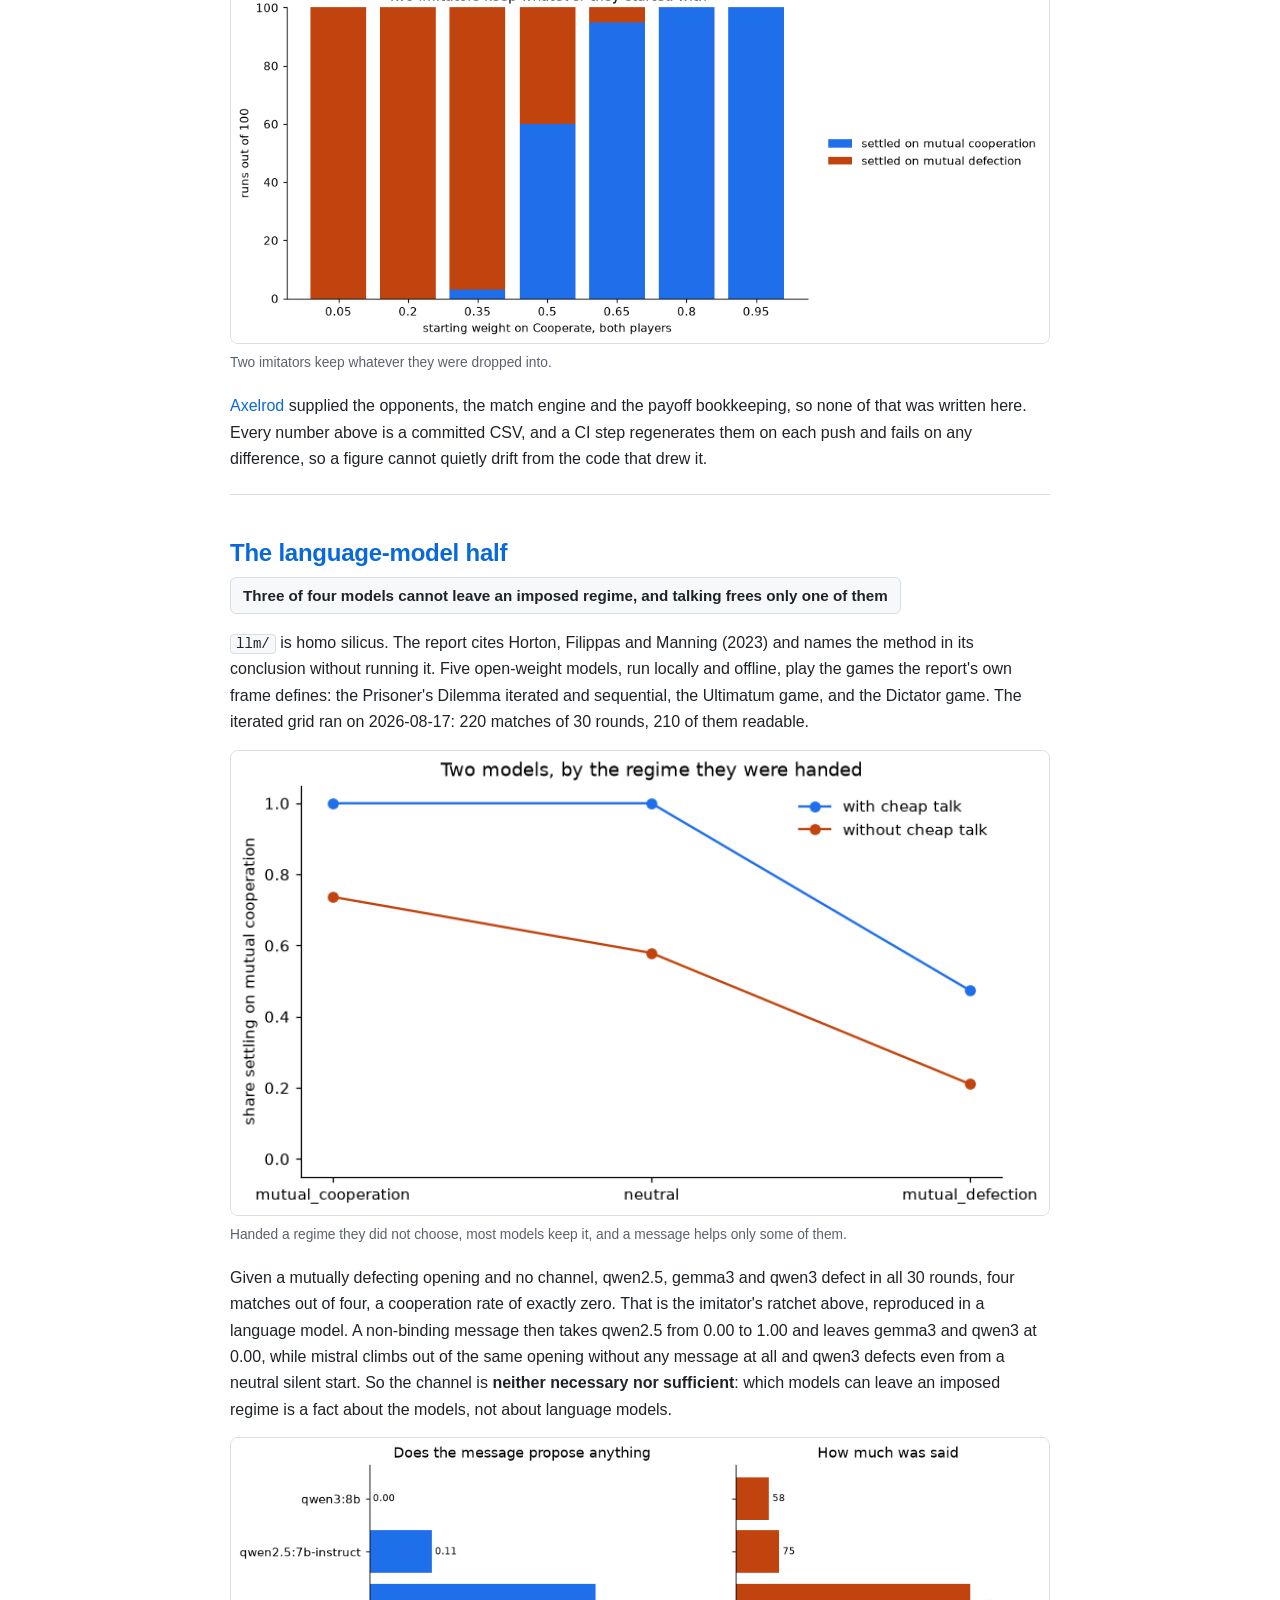
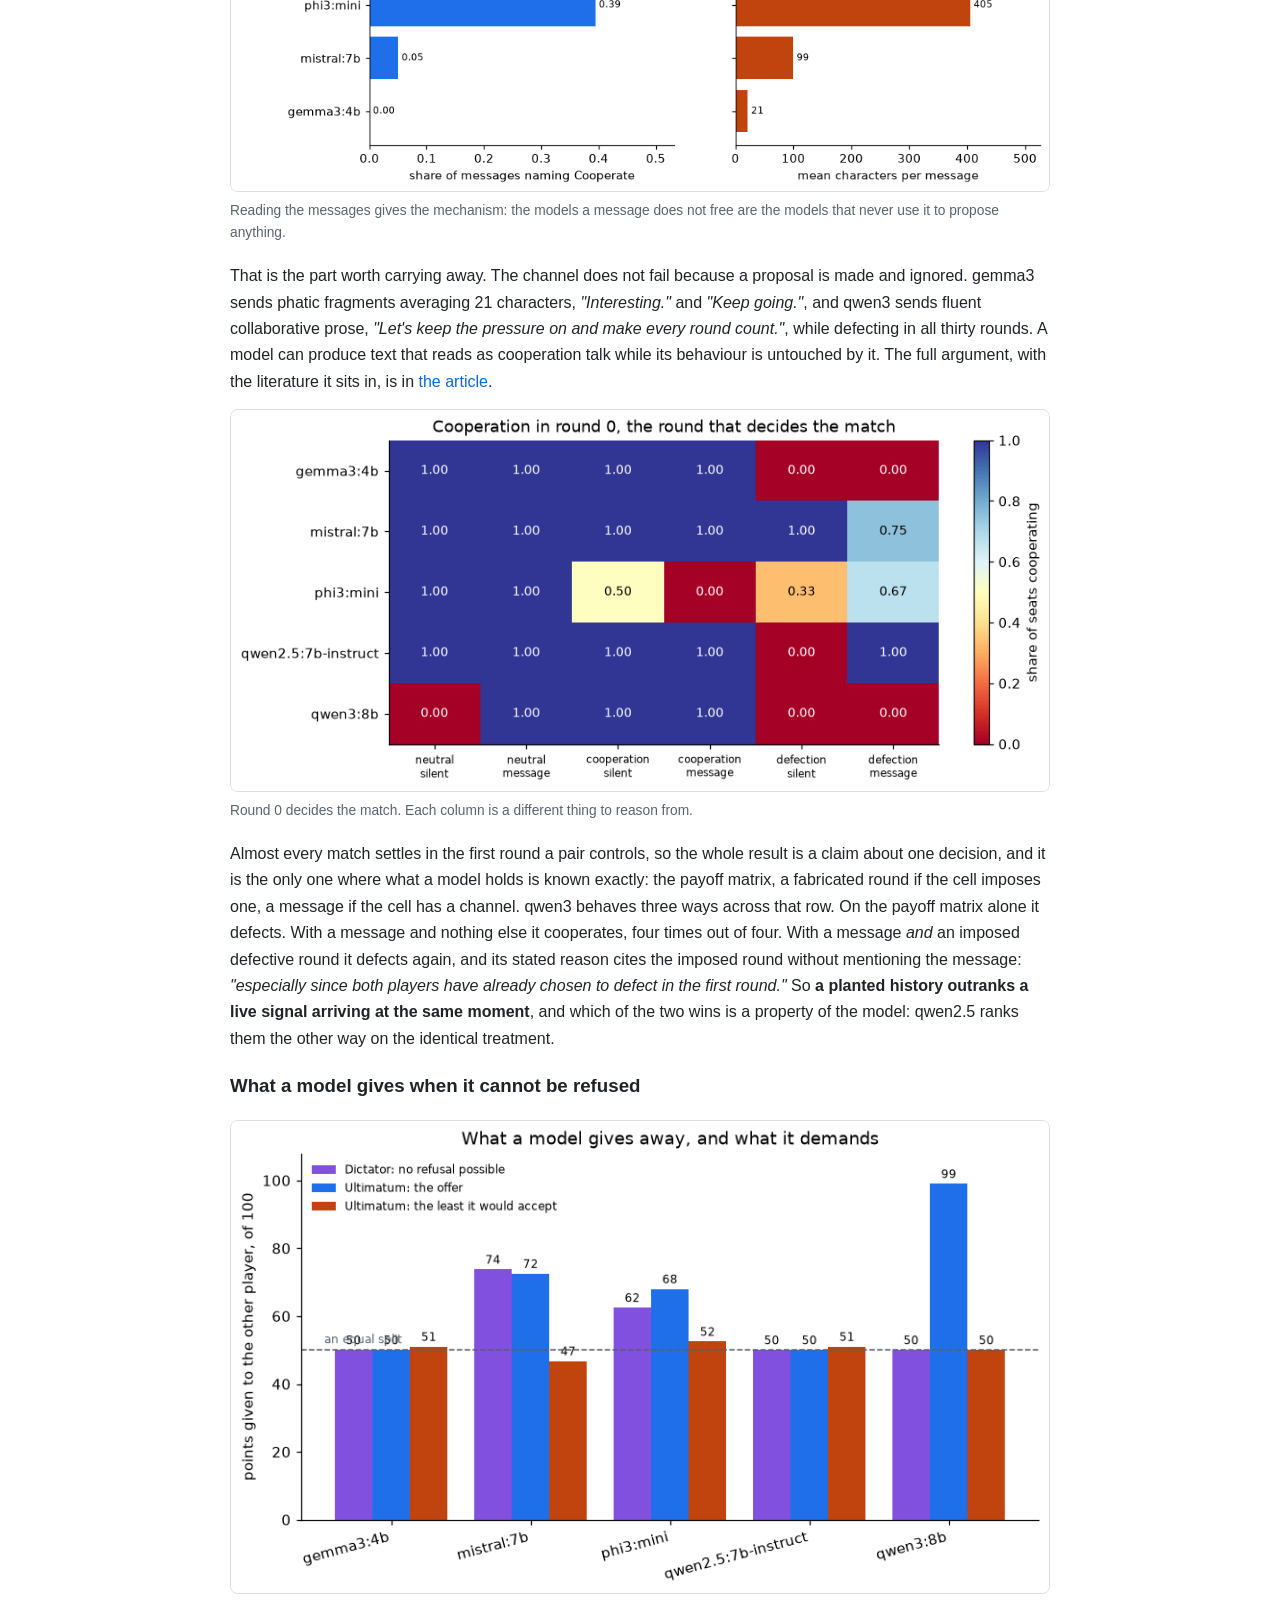
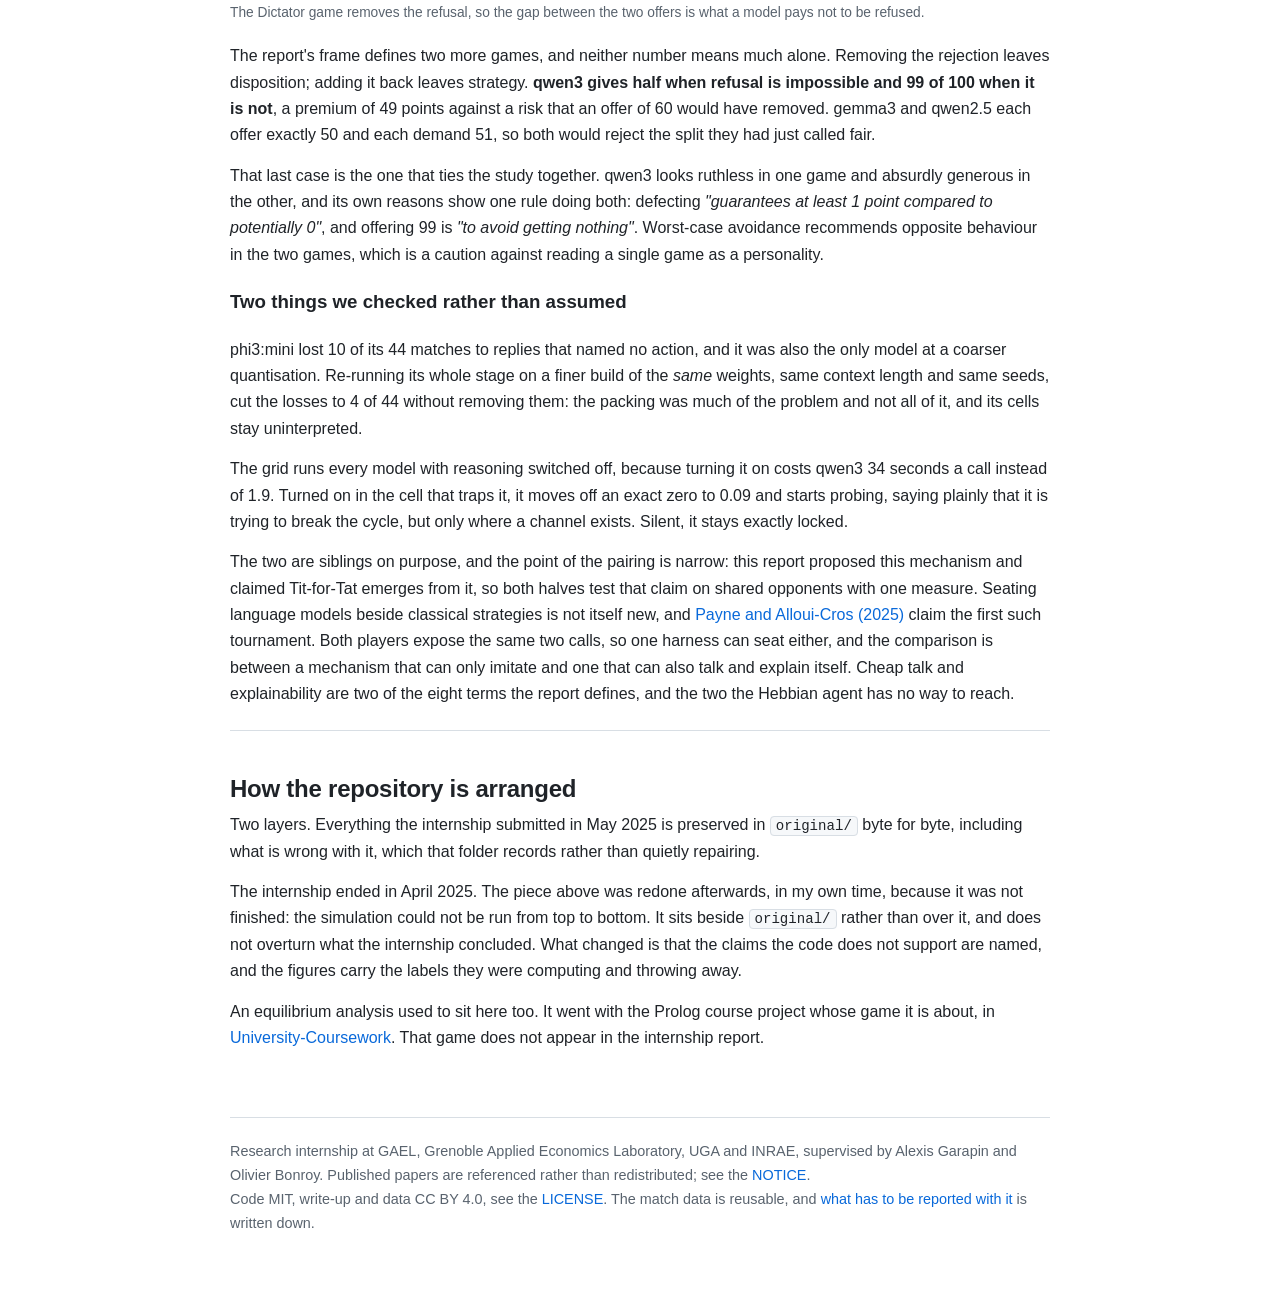
==== commit c7477a7b: "Show on the site everything the study now found The page stopped at the message mechanism and carrie" ====
--- a/index.html
+++ b/index.html
@@ -148,8 +148,62 @@
     every round count."</em>, while defecting in all thirty rounds. A model can
     produce text that reads as cooperation talk while its behaviour is untouched
     by it. The full argument, with the literature it sits in, is in
-    <a href="article/paper.html">the article</a>. phi3:mini lost 10 of its 44 matches to unparseable
-    replies and is reported as unreadable rather than as a result.
+    <a href="article/paper.html">the article</a>.
+  </p>
+  <figure>
+    <img src="llm/results/opening_round.png" alt="Cooperation in the first round each pair controls, by what the model had to reason from">
+    <figcaption>Round 0 decides the match. Each column is a different thing to reason from.</figcaption>
+  </figure>
+  <p>
+    Almost every match settles in the first round a pair controls, so the whole
+    result is a claim about one decision, and it is the only one where what a
+    model holds is known exactly: the payoff matrix, a fabricated round if the
+    cell imposes one, a message if the cell has a channel. qwen3 behaves three
+    ways across that row. On the payoff matrix alone it defects. With a message
+    and nothing else it cooperates, four times out of four. With a message
+    <em>and</em> an imposed defective round it defects again, and its stated
+    reason cites the imposed round without mentioning the message:
+    <em>"especially since both players have already chosen to defect in the
+    first round."</em> So <strong>a planted history outranks a live signal
+    arriving at the same moment</strong>, and which of the two wins is a
+    property of the model: qwen2.5 ranks them the other way on the identical
+    treatment.
+  </p>
+  <h3>What a model gives when it cannot be refused</h3>
+  <figure>
+    <img src="llm/results/one_shot_offers.png" alt="What each model gives in the Dictator game, in the Ultimatum game, and the least it says it would accept">
+    <figcaption>The Dictator game removes the refusal, so the gap between the two offers is what a model pays not to be refused.</figcaption>
+  </figure>
+  <p>
+    The report's frame defines two more games, and neither number means much
+    alone. Removing the rejection leaves disposition; adding it back leaves
+    strategy. <strong>qwen3 gives half when refusal is impossible and 99 of 100
+    when it is not</strong>, a premium of 49 points against a risk that an offer
+    of 60 would have removed. gemma3 and qwen2.5 each offer exactly 50 and each
+    demand 51, so both would reject the split they had just called fair.
+  </p>
+  <p>
+    That last case is the one that ties the study together. qwen3 looks ruthless
+    in one game and absurdly generous in the other, and its own reasons show one
+    rule doing both: defecting <em>"guarantees at least 1 point compared to
+    potentially 0"</em>, and offering 99 is <em>"to avoid getting nothing"</em>.
+    Worst-case avoidance recommends opposite behaviour in the two games, which is
+    a caution against reading a single game as a personality.
+  </p>
+  <h3>Two things we checked rather than assumed</h3>
+  <p>
+    phi3:mini lost 10 of its 44 matches to replies that named no action, and it
+    was also the only model at a coarser quantisation. Re-running its whole stage
+    on a finer build of the <em>same</em> weights, same context length and same
+    seeds, cut the losses to 4 of 44 without removing them: the packing was much
+    of the problem and not all of it, and its cells stay uninterpreted.
+  </p>
+  <p>
+    The grid runs every model with reasoning switched off, because turning it on
+    costs qwen3 34 seconds a call instead of 1.9. Turned on in the cell that
+    traps it, it moves off an exact zero to 0.09 and starts probing, saying
+    plainly that it is trying to break the cycle, but only where a channel
+    exists. Silent, it stays exactly locked.
   </p>
   <p>
     The two are siblings on purpose, and the point of the pairing is narrow:
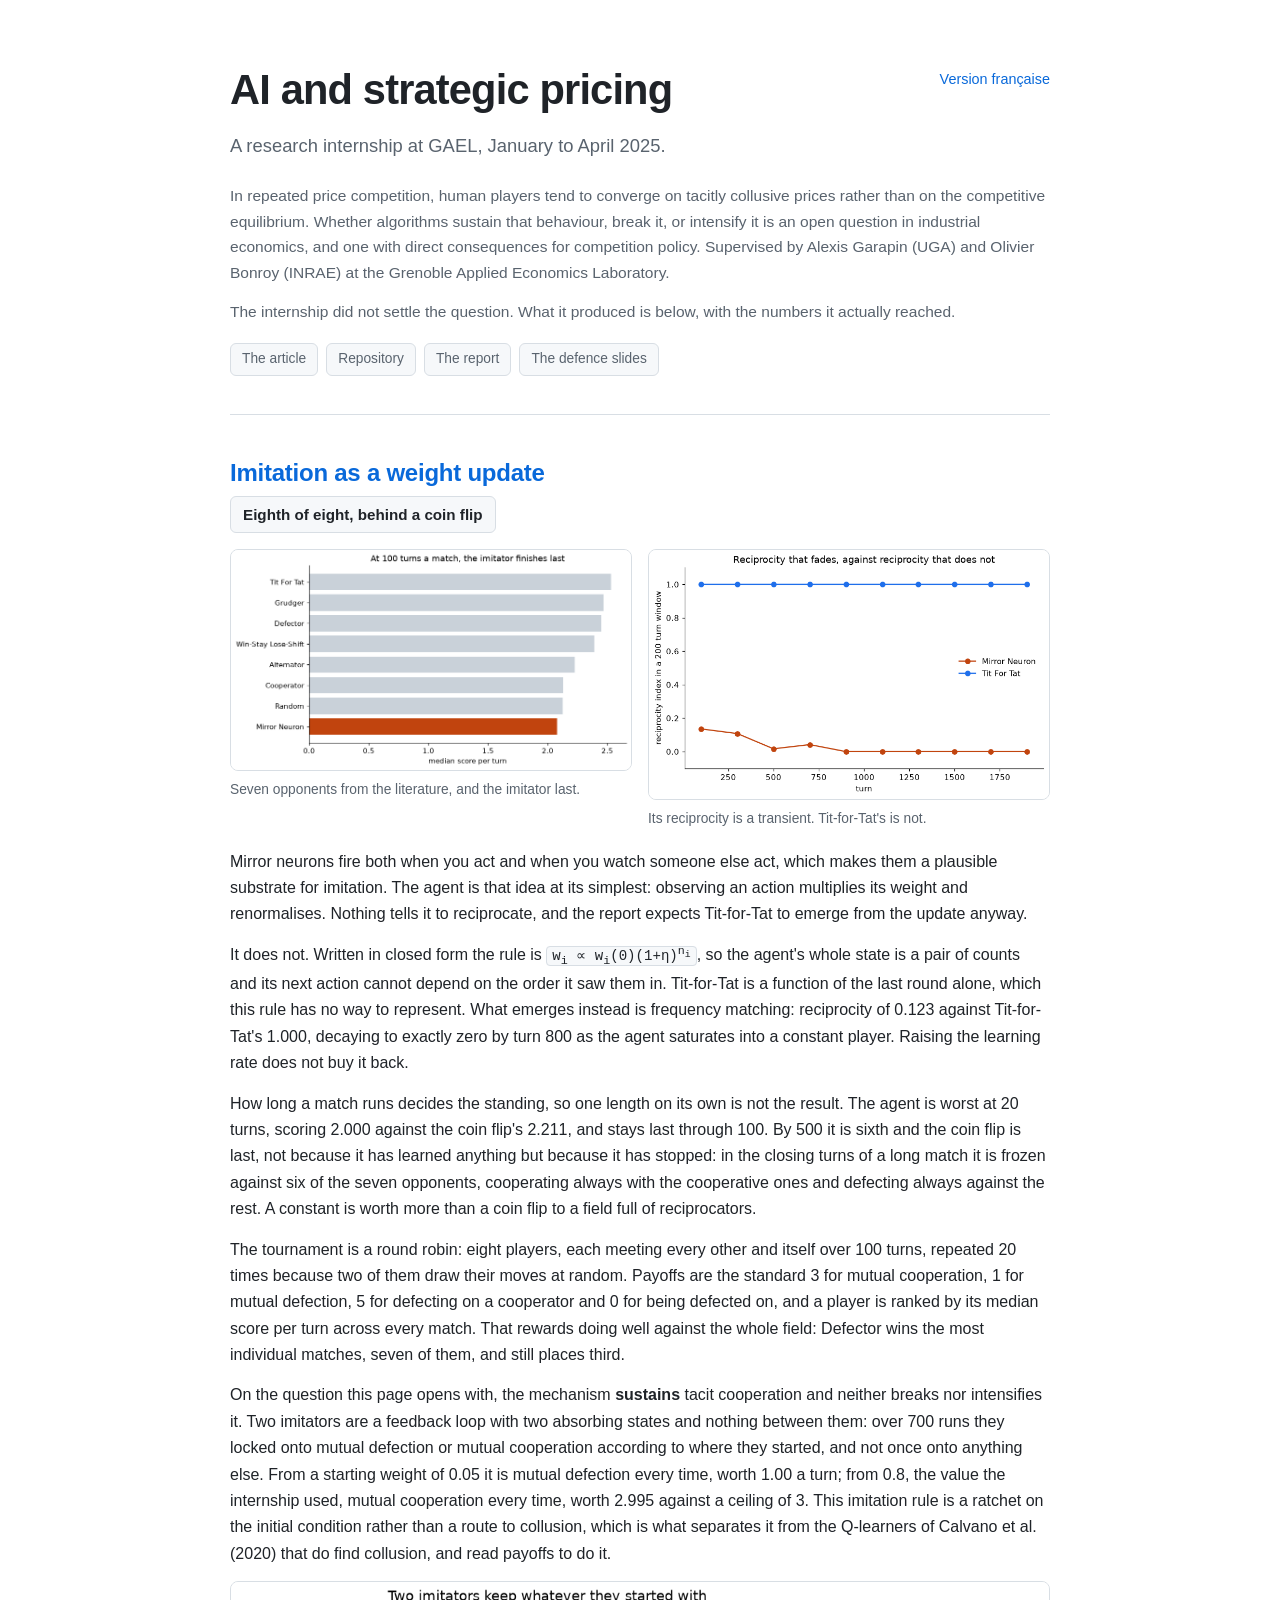
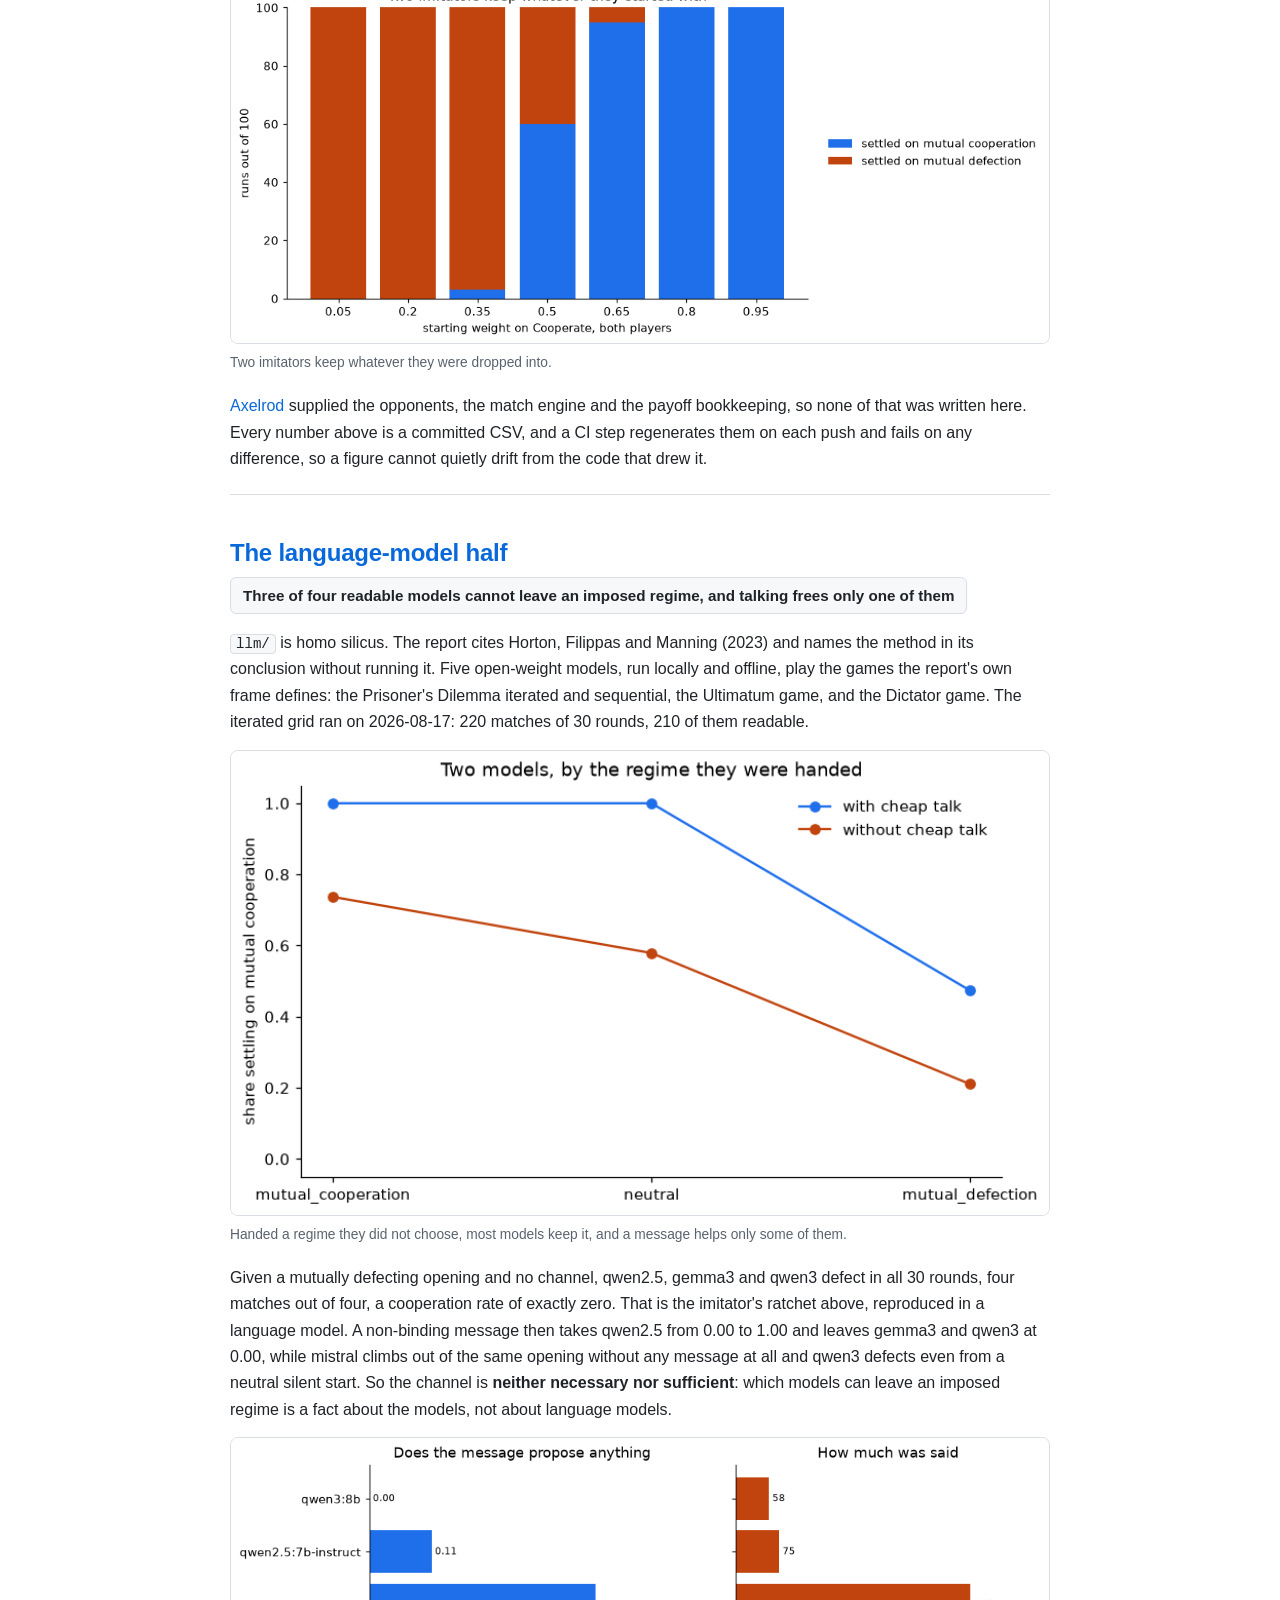
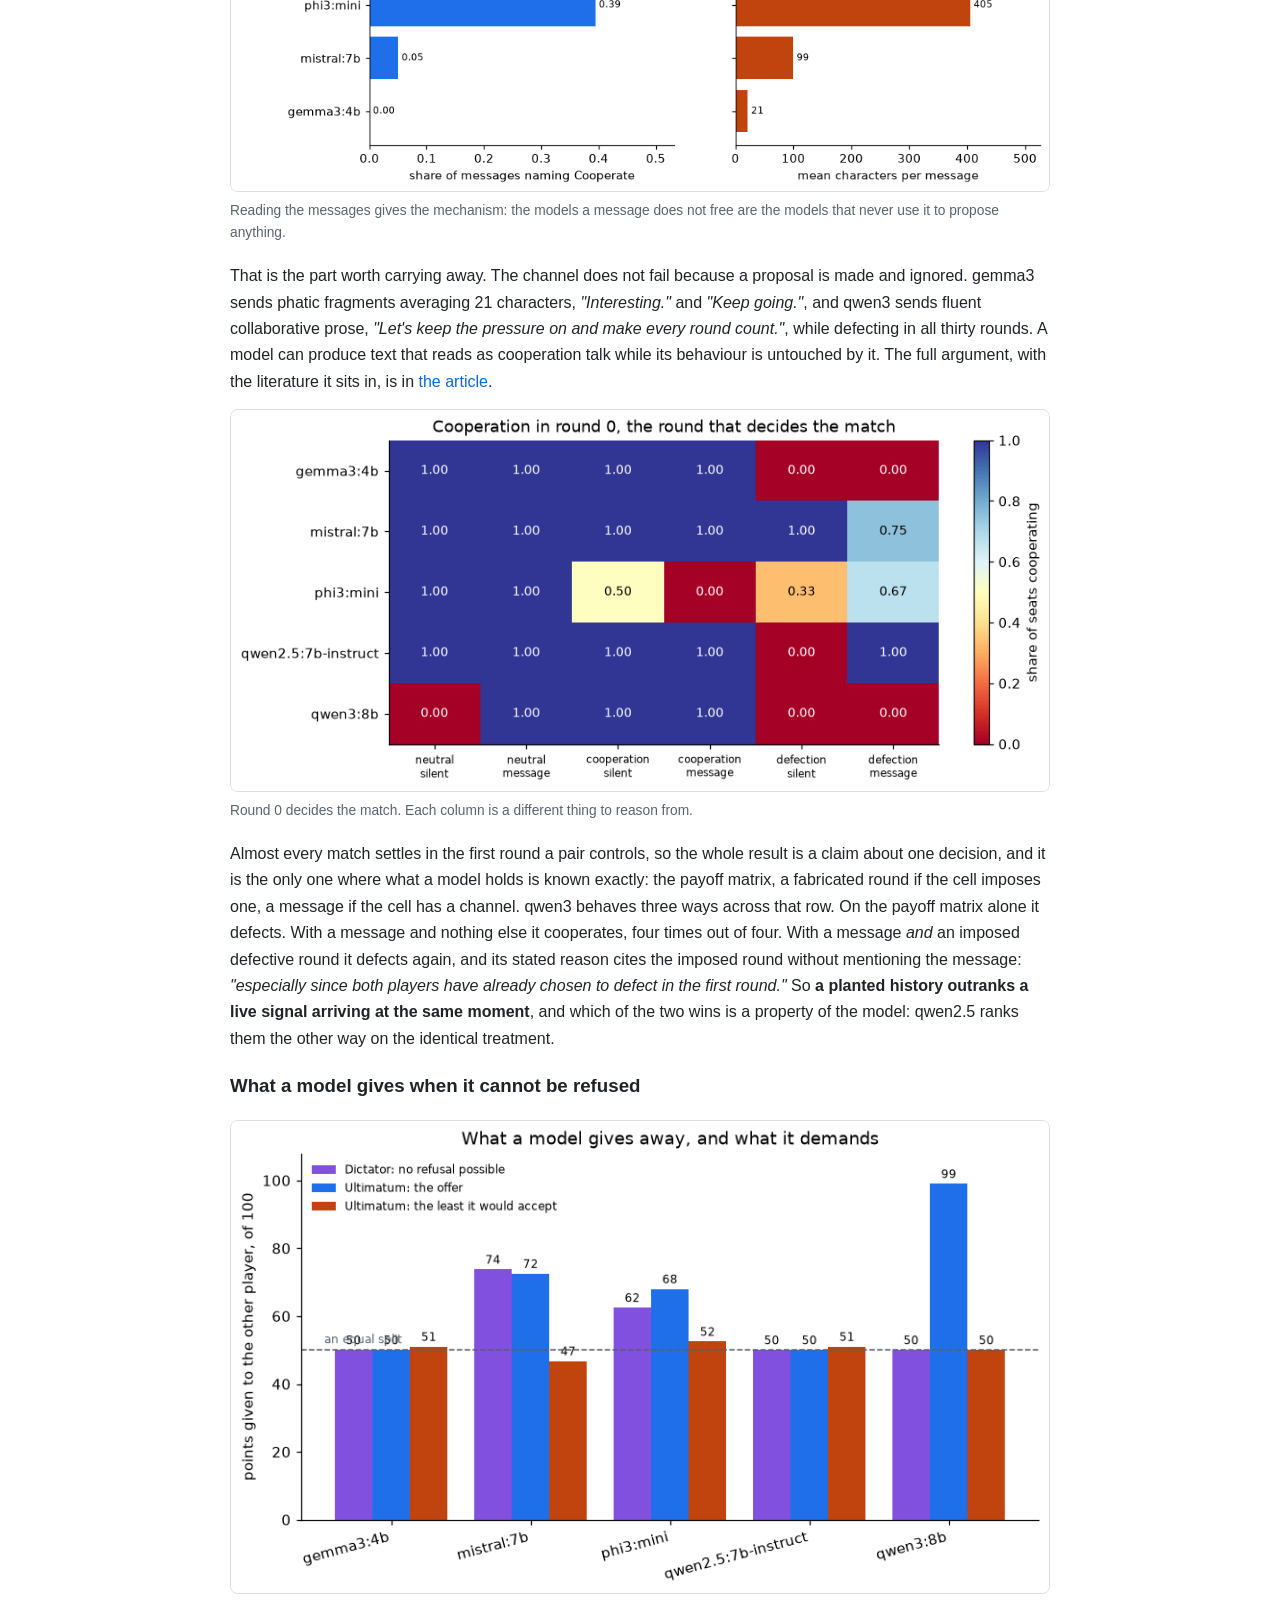
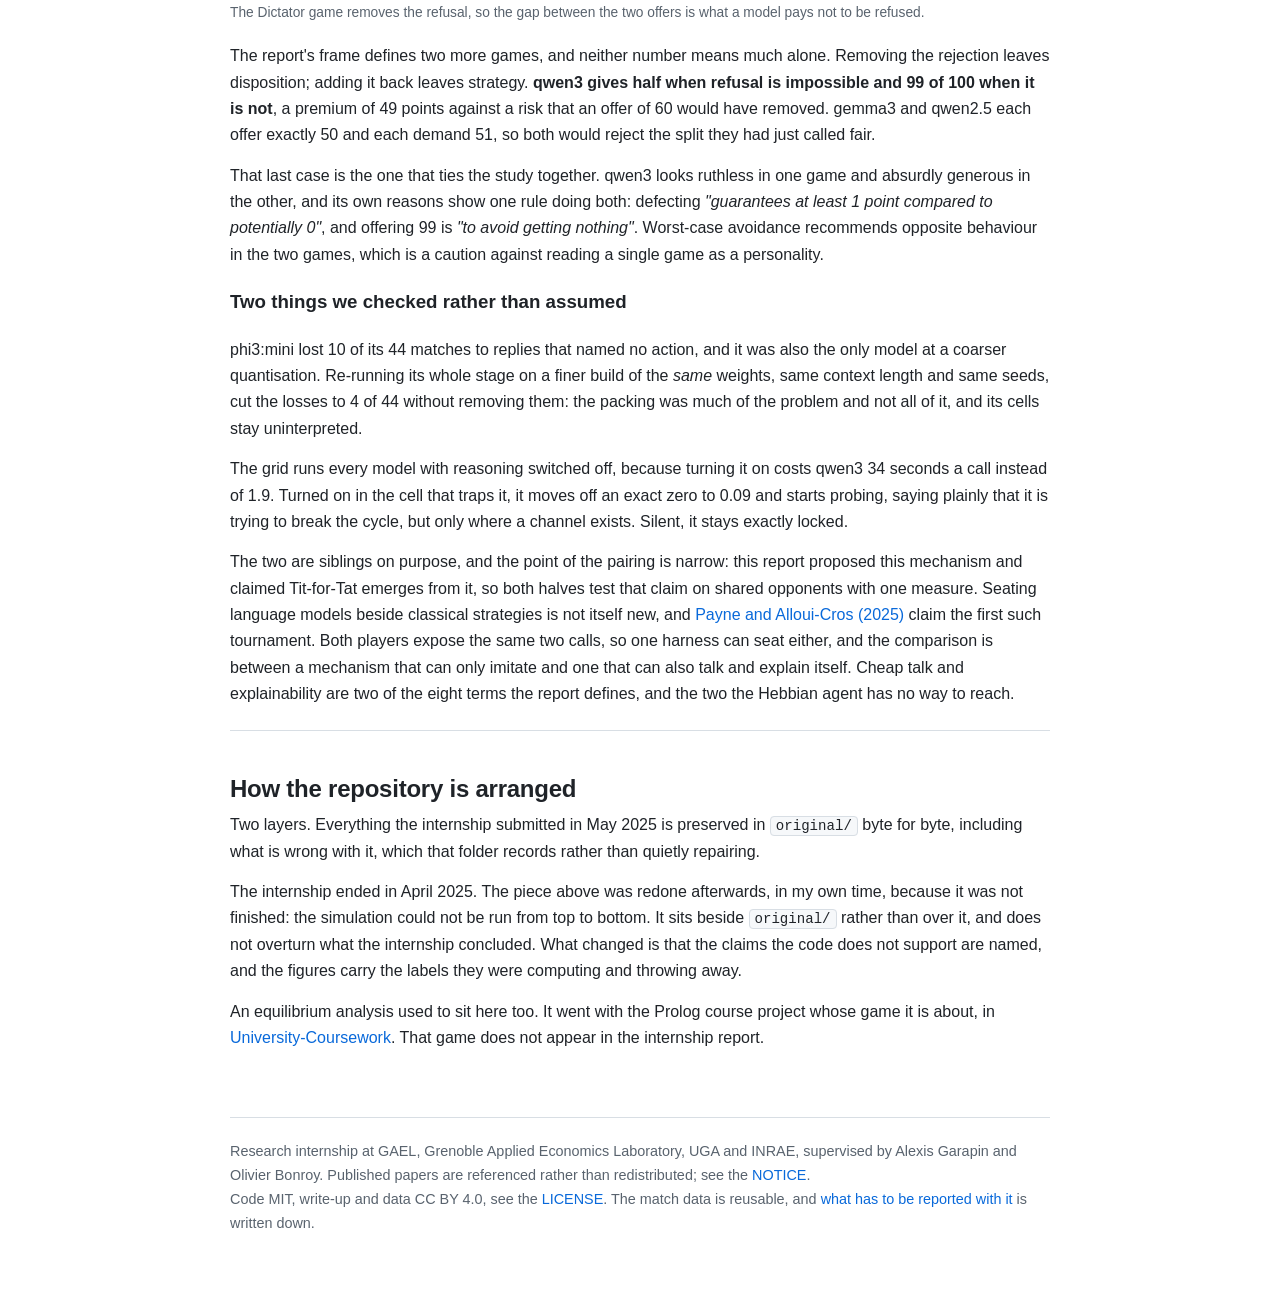
==== commit 3edb671f: "Say on the escape figure which model it does not interpret The figure draws five models and the sent" ====
--- a/index.html
+++ b/index.html
@@ -112,7 +112,7 @@
 
 <section>
   <h2><a href="https://github.com/Tewf/IA-Economie-Strategique/tree/main/llm">The language-model half</a></h2>
-  <p class="result">Three of four models cannot leave an imposed regime, and talking frees only one of them</p>
+  <p class="result">Three of four readable models cannot leave an imposed regime, and talking frees only one of them</p>
   <p>
     <code>llm/</code> is homo silicus. The report cites Horton, Filippas and
     Manning (2023) and names the method in its conclusion without running it.
